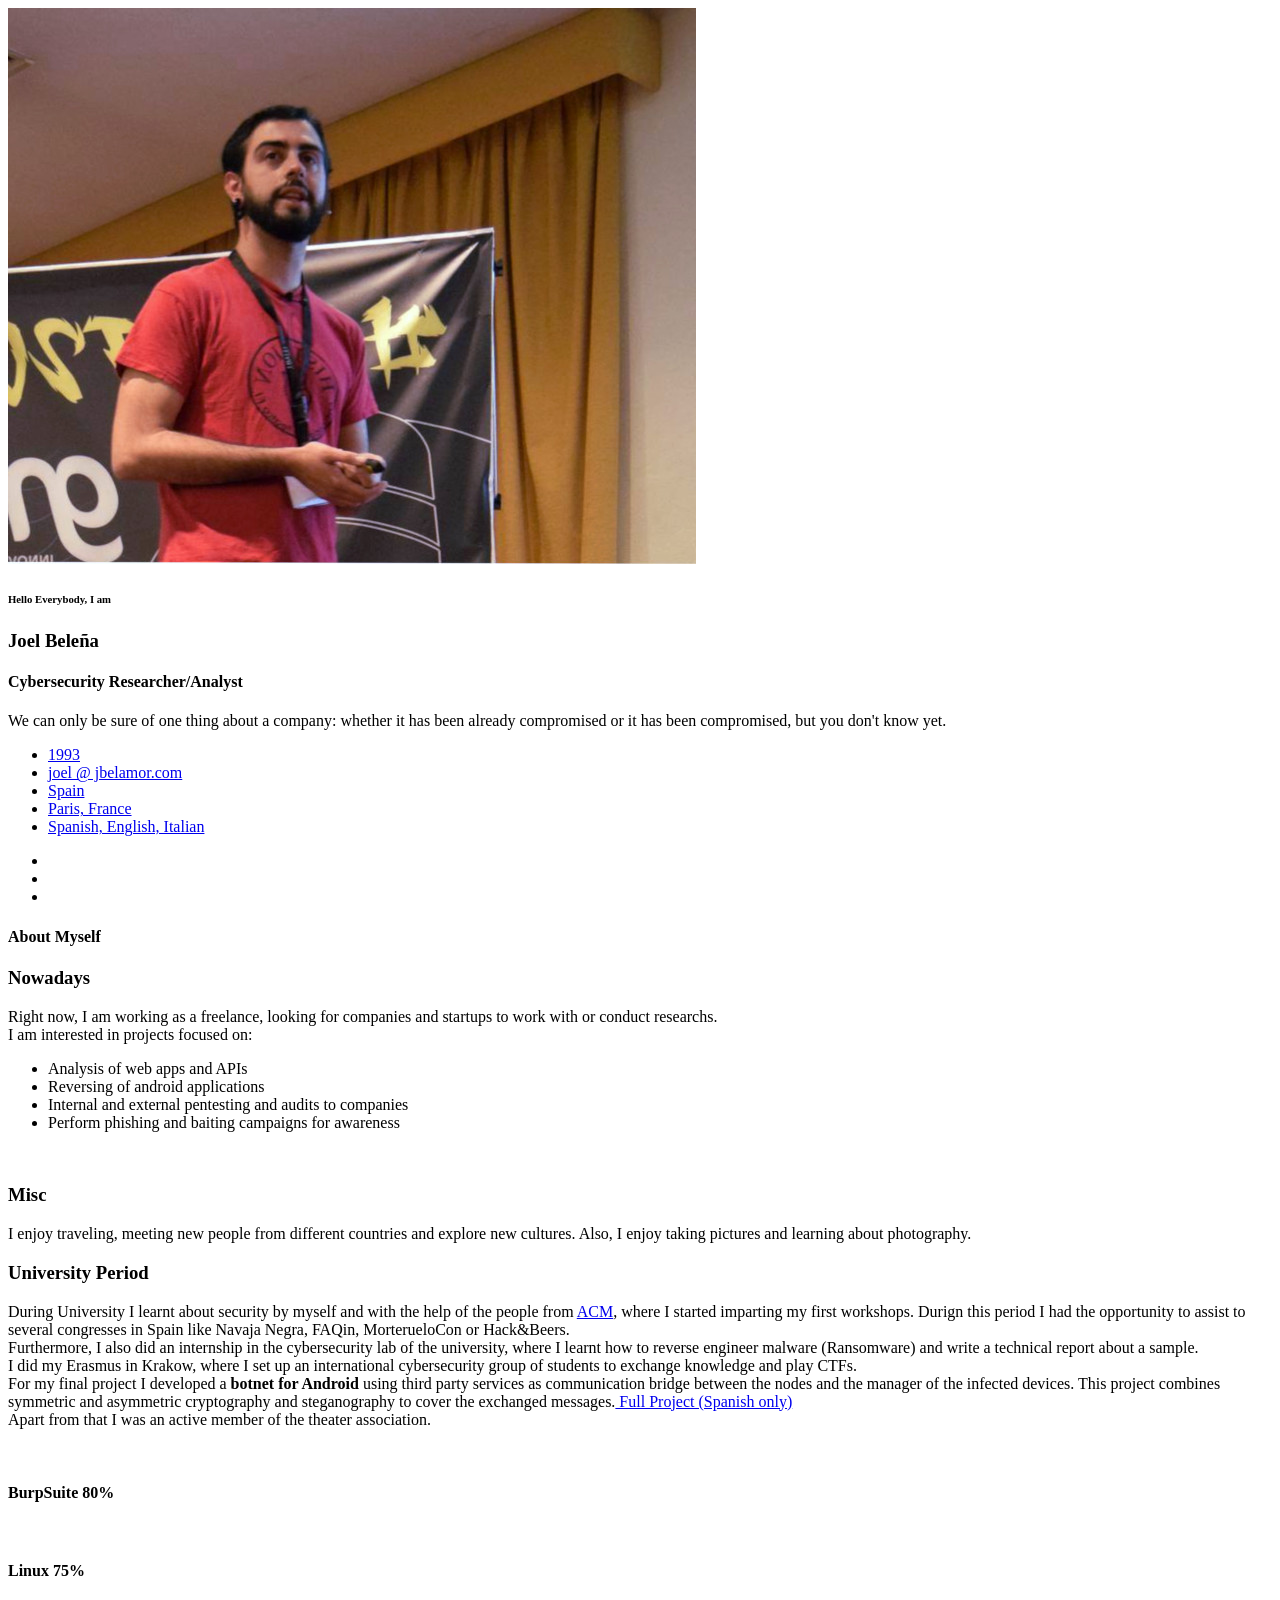
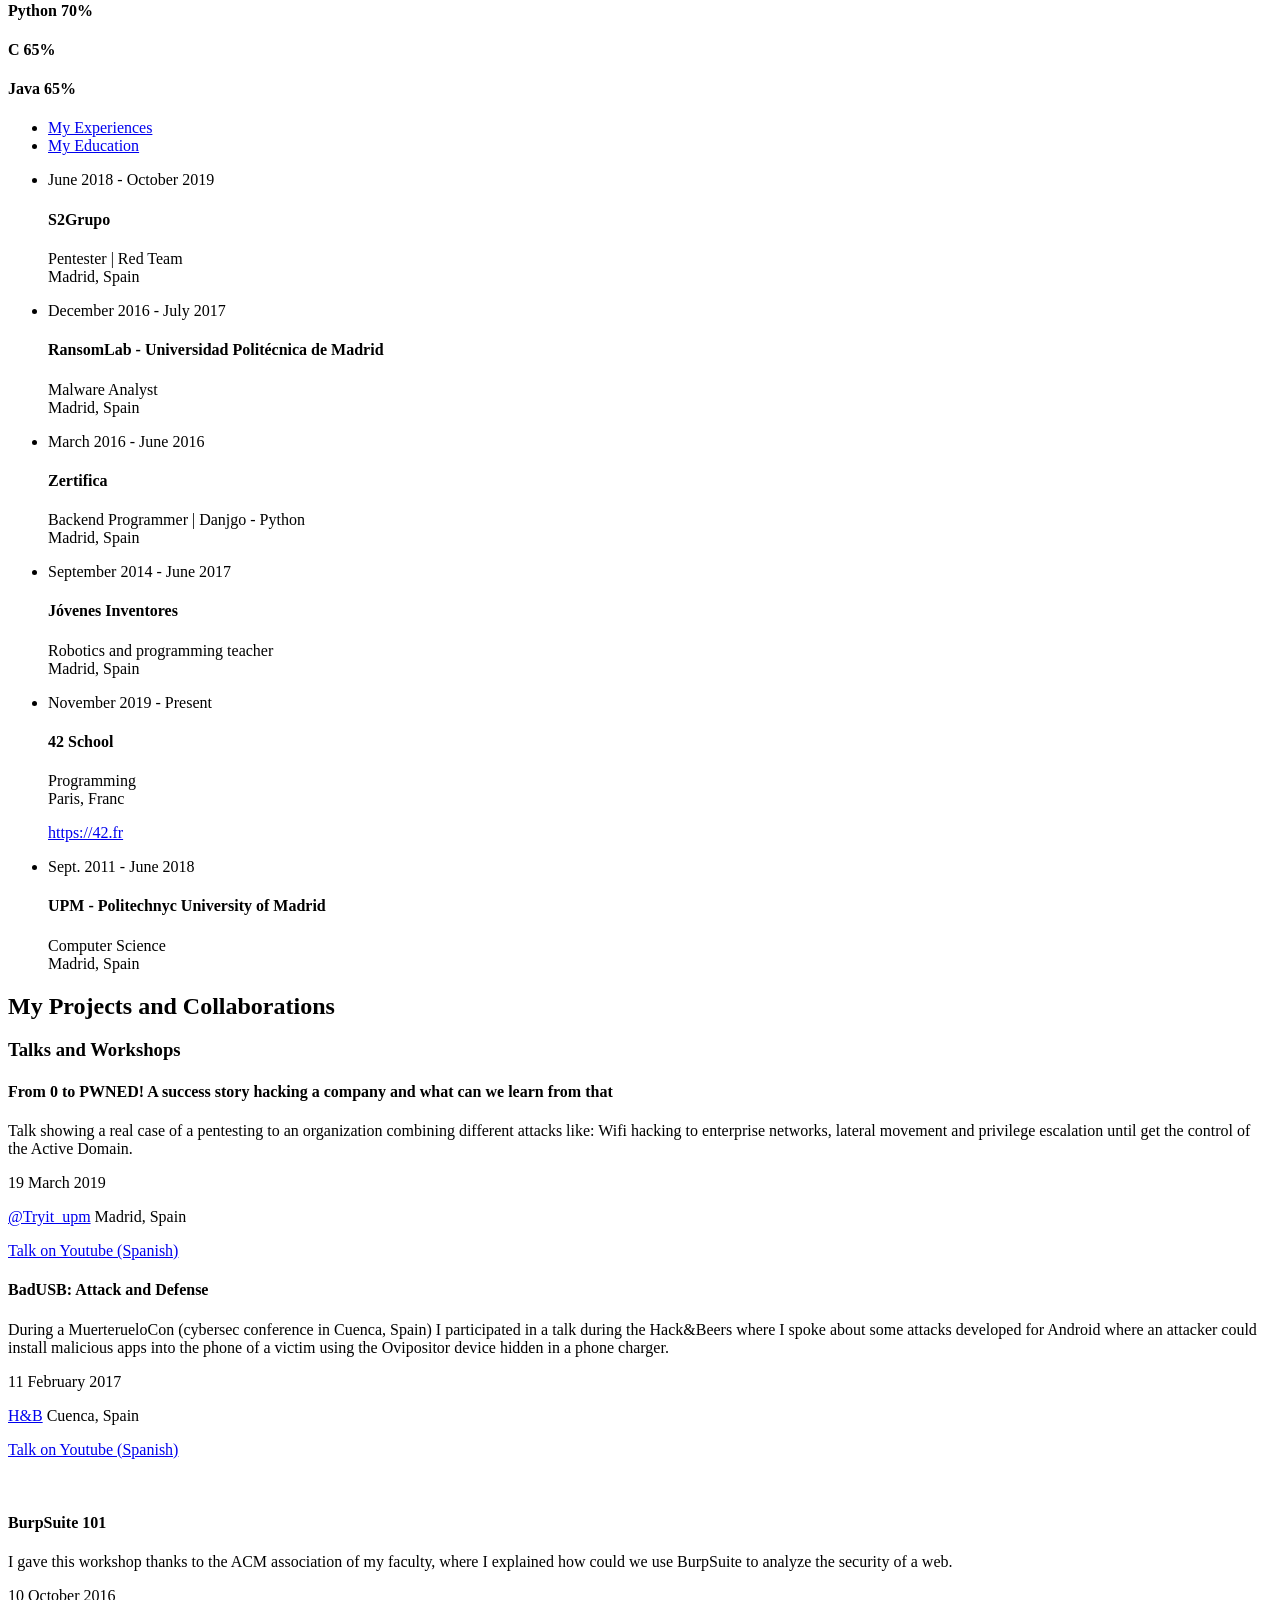
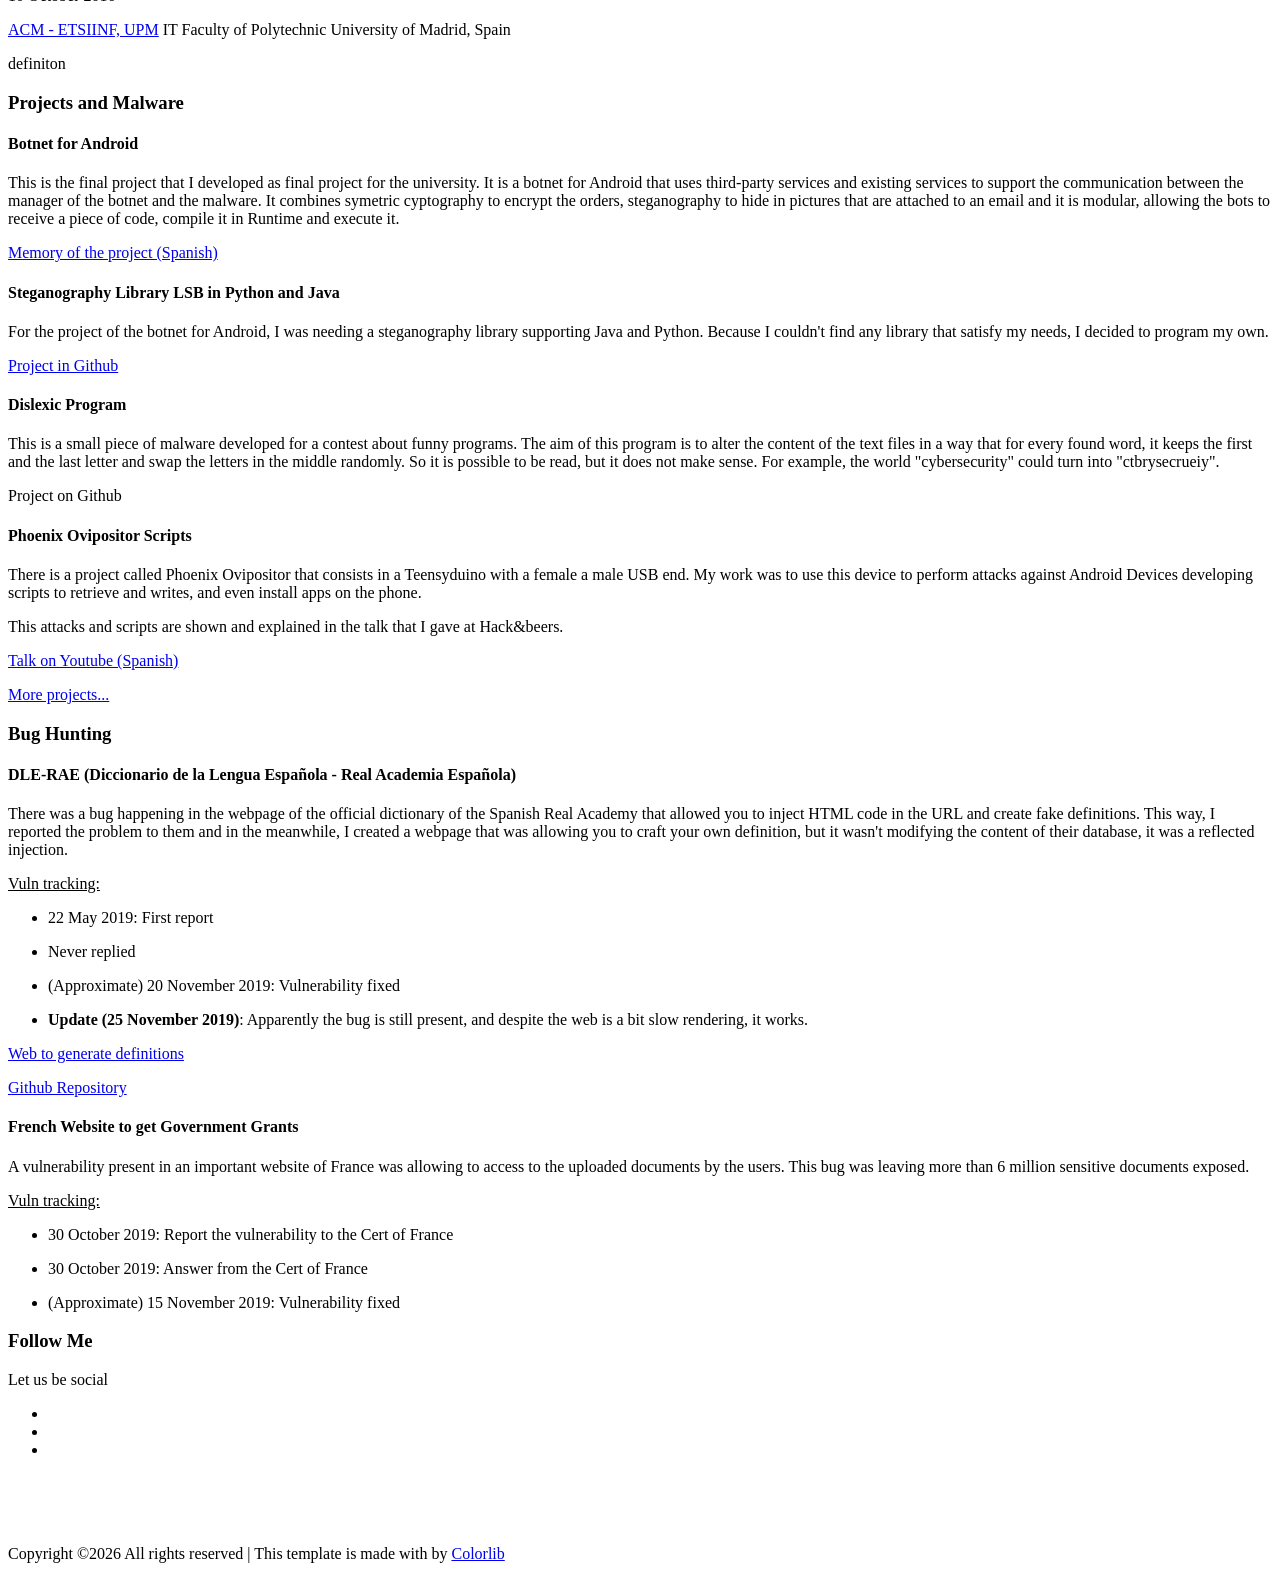
==== index.html @ 1d6e6197 "typos +" ====
<!doctype html>
<html lang="en">
  <head>
    <!-- Required meta tags -->
    <meta charset="utf-8">
    <meta name="viewport" content="width=device-width, initial-scale=1, shrink-to-fit=no">
    <title>Joel Beleña | Cybersecurity</title>
    <!-- Bootstrap CSS -->
    <link rel="stylesheet" href="css/bootstrap.css">
    <link rel="stylesheet" href="vendors/linericon/style.css">
    <link rel="stylesheet" href="css/font-awesome.min.css">
    <link rel="stylesheet" href="vendors/owl-carousel/owl.carousel.min.css">
    <link rel="stylesheet" href="vendors/lightbox/simpleLightbox.css">
    <link rel="stylesheet" href="vendors/nice-select/css/nice-select.css">
    <link rel="stylesheet" href="vendors/animate-css/animate.css">
    <link rel="stylesheet" href="vendors/popup/magnific-popup.css">
    <link rel="stylesheet" href="vendors/flaticon/flaticon.css">
    <!-- main css -->
    <link rel="stylesheet" href="css/style.css">
    <link rel="stylesheet" href="css/responsive.css">
  </head>
  <body>

    <!--================Home Banner Area =================-->
    <section class="home_banner_area">
      <div class="container box_1620">
        <div class="banner_inner d-flex align-items-center">
	  <div class="banner_content">
	    <div class="media">
	      <div class="d-flex">
		<img src="img/personal.jpg" alt="">
	      </div>
	      <div class="media-body">
		<div class="personal_text">
		  <h6>Hello Everybody, I am</h6>
		  <h3>Joel Beleña</h3>
		  <h4>Cybersecurity Researcher/Analyst</h4>
		  <p>We can only be sure of one thing about a company: whether it has been already compromised or it has been compromised, but you don't know yet.</p>
		  <ul class="list basic_info">
		    <li><a href="#"><i class="lnr lnr-calendar-full"></i>1993</a></li>
		    <li><a href="#"><i class="lnr lnr-envelope"></i>joel @ jbelamor.com</a></li>
		    <li><a href="#"><i class="lnr lnr-home"></i>Spain</a></li>
		    <li><a href="#"><i class="lnr lnr-map-marker"></i>Paris, France</a></li>
		    <li><a href="#"><i class="lnr lnr-bubble"></i>Spanish, English, Italian</a></li>
		  </ul>
		  <ul class="list personal_social">
		    
		    <li><a href="https://github.com/jbelamor"><i class="fa fa-github"></i></a></li>
		    <li><a href="https://twitter.com/Jow_BL"><i class="fa fa-twitter"></i></a></li>
		    <li><a href="https://www.linkedin.com/in/joelbelena/?locale=en_US"><i class="fa fa-linkedin"></i></a></li>
		  </ul>
		</div>
	      </div>
	    </div>
	  </div>
	</div>
      </div>
    </section>
    <!--================End Home Banner Area =================-->
    
    <!--================Welcome Area =================-->
    <section class="welcome_area p_120">
      <div class="container">
        <div class="row welcome_inner">
          <div class="col-lg-6">
            <div class="welcome_text">
              <h4>About Myself</h4>
	      <h3>Nowadays</h3>
	      <p>Right now, I am working as a freelance, looking for companies and startups to work with or conduct researchs.<br>I am interested in projects focused on:</p>
	      <ul>
		<li>Analysis of web apps and APIs</li>
		<li>Reversing of android applications</li>
		<li>Internal and external pentesting and audits to companies</li>
		<li>Perform phishing and baiting campaigns for awareness</li> 
	      </ul>
	      <br>
	      <h3>Misc</h3>
	      <p>I enjoy traveling, meeting new people from different countries and explore new cultures. Also, I enjoy taking pictures and learning about photography.</p>
	    </div>
	  </div>
	  <div class="col-lg-6">
	    <div class="welcome_text">
	      <h3>University Period</h3>
              <p>During University I learnt about security by myself and with the help of the people from <a href="https://acmupm.es/">ACM</a>, where I started imparting my first workshops. Durign this period I had the opportunity to assist to several congresses in Spain like Navaja Negra, FAQin, MorterueloCon or Hack&ampBeers.<br>Furthermore, I also did an internship in the cybersecurity lab of the university, where I learnt how to reverse engineer malware (Ransomware) and write a technical report about a sample.<br>I did my Erasmus in Krakow, where I set up an international cybersecurity group of students to exchange knowledge and play CTFs.<br>For my final project I developed a <b>botnet for Android</b> using third party services as communication bridge between the nodes and the manager of the infected devices. This project combines symmetric and asymmetric cryptography and steganography to cover the exchanged messages.<a href="http://oa.upm.es/53242/"> Full Project (Spanish only)</a><br>Apart from that I was an active member of the theater association.</p>
            </div>
          </div>
	</div>
	<div class="row welcome_inner">
          <div class="col-lg-6">
            <div class="tools_expert">
              <div class="skill_main">
		<br>
		<div class="skill_item">
		  <h4>BurpSuite <span class="counter">80</span>%</h4>
		  <div class="progress_br">
		    <div class="progress">
		      <div class="progress-bar" role="progressbar" aria-valuenow="80" aria-valuemin="0" aria-valuemax="100"></div>
		    </div>
		  </div>
		</div>
		<br>
		<div class="skill_item">
		  <h4>Linux <span class="counter">75</span>%</h4>
		  <div class="progress_br">
		    <div class="progress">
		      <div class="progress-bar" role="progressbar" aria-valuenow="70" aria-valuemin="0" aria-valuemax="100"></div>
		    </div>
		  </div>
		</div>
	      </div>
	    </div>
	  </div>
	  <div class="col-lg-6">
            <div class="tools_expert">
              <div class="skill_main">

		<div class="skill_item">
		  <h4>Python <span class="counter">70</span>%</h4>
		  <div class="progress_br">
		    <div class="progress">
		      <div class="progress-bar" role="progressbar" aria-valuenow="70" aria-valuemin="0" aria-valuemax="100"></div>
		    </div>
		  </div>
		</div>
		<div class="skill_item">
		  <h4>C <span class="counter">65</span>%</h4>
		  <div class="progress_br">
		    <div class="progress">
		      <div class="progress-bar" role="progressbar" aria-valuenow="65" aria-valuemin="0" aria-valuemax="100"></div>
		    </div>
		  </div>
		</div>
		<div class="skill_item">
		  <h4>Java <span class="counter">65</span>%</h4>
		  <div class="progress_br">
		    <div class="progress">
		      <div class="progress-bar" role="progressbar" aria-valuenow="65" aria-valuemin="0" aria-valuemax="100"></div>
		    </div>
		  </div>
		</div>
	      </div>
            </div>
          </div>
        </div>
      </div>
    </section>
    <!--================End Welcome Area =================-->
    
    <!--================My Tabs Area =================-->
    <section class="mytabs_area p_120">
      <div class="container">
        <div class="tabs_inner">
	  <ul class="nav nav-tabs" id="myTab" role="tablist">
	    <li class="nav-item">
	      <a class="nav-link active" id="home-tab" data-toggle="tab" href="#home" role="tab" aria-controls="home" aria-selected="true">My Experiences</a>
	    </li>
	    <li class="nav-item">
	      <a class="nav-link" id="profile-tab" data-toggle="tab" href="#profile" role="tab" aria-controls="profile" aria-selected="false">My Education</a>
	    </li>
	  </ul>
	  <div class="tab-content" id="myTabContent">
	    <div class="tab-pane fade show active" id="home" role="tabpanel" aria-labelledby="home-tab">
	      <ul class="list">
		<li>
		  <span></span>
		  <div class="media">
		    <div class="d-flex">
		      <p>June 2018 - October 2019</p>
		    </div>
		    <div class="media-body">
		      <h4>S2Grupo</h4>
		      <p>Pentester | Red Team <br />Madrid, Spain</p>
		    </div>
		  </div>
		</li>
		<li>
		  <span></span>
		  <div class="media">
		    <div class="d-flex">
		      <p>December 2016 - July 2017</p>
		    </div>
		    <div class="media-body">
		      <h4>RansomLab - Universidad Politécnica de Madrid</h4>
		      <p>Malware Analyst <br />Madrid, Spain</p>
		    </div>
		  </div>
		</li>
		<li>
		  <span></span>
		  <div class="media">
		    <div class="d-flex">
		      <p>March 2016 - June 2016</p>
		    </div>
		    <div class="media-body">
		      <h4>Zertifica</h4>
		      <p>Backend Programmer | Danjgo - Python <br />Madrid, Spain</p>
		    </div>
		  </div>
		</li>
		<li>
		  <span></span>
		  <div class="media">
		    <div class="d-flex">
		      <p>September 2014 - June 2017</p>
		    </div>
		    <div class="media-body">
		      <h4>Jóvenes Inventores</h4>
		      <p>Robotics and programming teacher <br />Madrid, Spain</p>
		    </div>
		  </div>
		</li>
	      </ul>
	    </div>
	    <div class="tab-pane fade" id="profile" role="tabpanel" aria-labelledby="profile-tab">
	      <ul class="list">
		<li>
		  <span></span>
		  <div class="media">
		    <div class="d-flex">
		      <p>November 2019 - Present</p>
		    </div>
		    <div class="media-body">
		      <h4>42 School</h4>
		      <p>Programming <br />Paris, Franc</p>
		      <p><a href="https://www.42.fr/">https://42.fr</a></p>
		    </div>
		  </div>
		</li>
		<li>
		  <span></span>
		  <div class="media">
		    <div class="d-flex">
		      <p>Sept. 2011 - June 2018</p>
		    </div>
		    <div class="media-body">
		      <h4>UPM - Politechnyc University of Madrid</h4>
		      <p>Computer Science <br />Madrid, Spain</p>
		    </div>
		  </div>
		</li>
	      </ul>
	    </div>
	  </div>
        </div>
      </div>
    </section>
    <!--================End My Tabs Area =================-->   
    
    <!--================Home Gallery Area =================-->
    <section class="home_gallery_area p_120">
      <div class="container">
        <div class="main_title">
          <h2>My Projects and Collaborations</h2>
        </div>
      </div>
      <div class="container">
	<div class="talk">
	  <h3>Talks and Workshops</h3>
	  <div class="talk section-top-border">
	    <div class="row">
	      <h4>From 0 to PWNED! A success story hacking a company and what can we learn from that</h4>
	      <div class="col-md-12">
		<p><span class="lnr lnr-bubble"></span> Talk showing a real case of a pentesting to an organization combining different attacks like: Wifi hacking to enterprise networks, lateral movement and privilege escalation until get the control of the Active Domain.</p>
		<p><span class="lnr lnr-calendar-full"></span> 19 March 2019</p>
		<p><span class="lnr lnr-map-marker"></span><a href="https://twitter.com/tryit_upm/"> @Tryit_upm</a> Madrid, Spain </p>
		<p><span class="lnr lnr-link"></span><a href="https://www.youtube.com/watch?v=6_1TndkhpNc"> Talk on Youtube (Spanish)</a></p>
	      </div>
	    </div>
	    <div class="row">
	      <h4>BadUSB: Attack and Defense</h4>
	      <div class="col-md-12">
		<p><span class="lnr lnr-bubble"></span> During a MuerterueloCon (cybersec conference in Cuenca, Spain) I participated in a talk during the Hack&amp;Beers where I spoke about some attacks developed for Android where an attacker could install malicious apps into the phone of a victim using the Ovipositor device hidden in a phone charger.</p>
		<p><span class="lnr lnr-calendar-full"></span> 11 February 2017</p>
		<p><span class="lnr lnr-map-marker"></span><a href="https://hackandbeers.es/">H&amp;B</a> Cuenca, Spain </p>
		<p><span class="lnr lnr-link"></span><a href="https://www.youtube.com/watch?v=RK53Vv_YCKs"> Talk on Youtube (Spanish)</a></p>
		<div class="col-md-4">
		  <a href="img/hnbbadusb.jpg" target="_blank" class="img-gal"><div class="single-gallery-image" style="background: url(img/hnbbadusb.jpg);"></div></a>
		</div>
	      </div>
	    </div>
	    <br>
	    <div class="row">
	      <h4>BurpSuite 101</h4>
	      <div class="col-md-12">
		<p><span class="lnr lnr-bubble"></span> I gave this workshop thanks to the ACM association of my faculty, where I explained how could we use BurpSuite to analyze the security of a web.</p>
		<p><span class="lnr lnr-calendar-full"></span> 10 October 2016</p>
		<p><span class="lnr lnr-map-marker"></span><a href="https://acmupm.es/">ACM - ETSIINF, UPM</a> IT Faculty of Polytechnic University of Madrid, Spain</p>
		<div class="row">
		  <div class="col-md-4">
		    <a href="img/burpsuite101_workshop_1.jpg" target="_blank" class="img-gal"><div class="single-gallery-image" style="background: url(img/burpsuite101_workshop_1.jpg);"></div></a>
		  </div>definiton
	      	  <div class="col-md-4">
		    <a href="img/burpsuite101_workshop_2.jpg" target="_blank" class="img-gal"><div class="single-gallery-image" style="background: url(img/burpsuite101_workshop_2.jpg);"></div></a>
		  </div>
		</div>
	      </div>
	    </div>
	  </div>
	    
	  <div class="project">
	    <h3>Projects and Malware</h3>
	    <div class="projects section-top-border">
	      <div class="row">
		<h4>Botnet for Android</h4>
		<div class="col-md-12">
		  <p><span class="lnr lnr-file-empty"></span> This is the final project that I developed as final project for the university. It is a botnet for Android that uses third-party services and existing services to support the communication between the manager of the botnet and the malware. It combines symetric cyptography to encrypt the orders, steganography to hide in pictures that are attached to an email and it is modular, allowing the bots to receive a piece of code, compile it in Runtime and execute it.</p>
		  <p><span class="lnr lnr-link"></span><a href="http://oa.upm.es/53242/"> Memory of the project (Spanish)</a></p>
		</div>
	      </div>
	      <div class="row">
		<h4>Steganography Library LSB in Python and Java</h4>
		<div class="col-md-12">
		  <p><span class="lnr lnr-file-empty"></span> For the project of the botnet for Android, I was needing a steganography library supporting Java and Python. Because I couldn't find any library that satisfy my needs, I decided to program my own.</p>
		  <p><span class="lnr lnr-link"></span><a href="https://github.com/jbelamor/LSB-Steganography"> Project in Github</a></p>
		</div>
	      </div>
	      <div class="row">
		<h4>Dislexic Program</h4>
		<div class="col-md-12">
		  <p><span class="lnr lnr-file-empty"></span> This is a small piece of malware developed for a contest about funny programs. The aim of this program is to alter the content of the text files in a way that for every found word, it keeps the first and the last letter and swap the letters in the middle randomly. So it is possible to be read, but it does not make sense. For example, the world "cybersecurity" could turn into "ctbrysecrueiy".</p>
		  <p><span class="lnr lnr-link"></span><a href="https://github.com/jbelamor/dislexic-program"> </a>Project on Github</p>
		</div>
	      </div>
	      <div class="row">
		<h4>Phoenix Ovipositor Scripts</h4>
		<div class="col-md-12">
		  <p><span class="lnr lnr-bubble"></span> There is a project called Phoenix Ovipositor that consists in a Teensyduino with a female a male USB end. My work was to use this device to perform attacks against Android Devices developing scripts to retrieve and writes, and even install apps on the phone.</p>
		  <p>This attacks and scripts are shown and explained in the talk that I gave at Hack&amp;beers.</p>
		  <p><span class="lnr lnr-link"></span><a href="https://www.youtube.com/watch?v=RK53Vv_YCKs"> Talk on Youtube (Spanish)</a></p>
		</div>
	      </div>
	      <div class="row">
		<a href="https://github.com/jbelamor">More projects...</a>
	      </div>
	    </div>
	  </div>
	  <div class="bounty">
	    <h3>Bug Hunting</h3>	
	    <div class="bugs section-top-border">
	      <div class="row">
		<h4>DLE-RAE (Diccionario de la Lengua Española - Real Academia Española)</h4>
		<div class="col-md-12">
		  <p><span class="lnr lnr-bug"></span> There was a bug happening in the webpage of the official dictionary of the Spanish Real Academy that allowed you to inject HTML code in the URL and create fake definitions. This way, I reported the problem to them and in the meanwhile, I created a webpage that was allowing you to craft your own definition, but it wasn't modifying the content of their database, it was a reflected injection.</p>
		  <p><u>Vuln tracking:</u></p>
		  <ul>
		    <li><p>22 May 2019: First report</p></li>
		    <li><p>Never replied</p></li>
		    <li><p>(Approximate) 20 November 2019: Vulnerability fixed</p></li>
		    <li><p><b>Update (25 November 2019)</b>: Apparently the bug is still present, and despite the web is a bit slow rendering, it works.</p></li>
		  </ul>
		  <p><span class="lnr lnr-link"></span><a href="http://jbelamor.com/dlerae"> Web to generate definitions</a></p>
		  <p><i class="fa fa-github"></i><a href="https://github.com/jbelamor/dlerae"> Github Repository</a></p>
		</div>
	      </div>
	      <div class="row">
		<h4>French Website to get Government Grants</h4>
		<div class="col-md-12">
		  <p><span class="lnr lnr-bug"></span> A vulnerability present in an important website of France was allowing to access to the uploaded documents by the users. This bug was leaving more than 6 million sensitive documents exposed.</p>
		  <p><u>Vuln tracking:</u></p>
		  <ul>
		    <li><p>30 October 2019: Report the vulnerability to the Cert of France</p></li>
		    <li><p>30 October 2019: Answer from the Cert of France</p></li>
		    <li><p>(Approximate) 15 November 2019: Vulnerability fixed</p></li>
		  </ul>
		</div>
	      </div>
	    </div>
	  </div>
	</div>	
      </div>
    </section>
    <!--================End Home Gallery Area =================-->
    
    <!--================Footer Area =================-->
    <footer class="footer_area p_120">
      <div class="container">
        <div class="row footer_inner">
          <div class="col-lg-6">
            <aside class="f_widget social_widget">
              <div class="f_title">
        	<h3>Follow Me</h3>
              </div>
              <p>Let us be social</p>
              <ul class="list">
		<li><a href="https://github.com/jbelamor"><i class="fa fa-github"></i></a></li>
		<li><a href="https://twitter.com/Jow_BL"><i class="fa fa-twitter"></i></a></li>
		<li><a href="https://www.linkedin.com/in/joelbelena/?locale=en_US"><i class="fa fa-linkedin"></i></a></li>
              </ul>
            </aside>
	    <br><br><br>
	    <p>Copyright &copy;<script>document.write(new Date().getFullYear());</script> All rights reserved | This template is made with <i class="fa fa-heart-o" aria-hidden="true"></i> by <a href="https://colorlib.com" target="_blank">Colorlib</a></p>
          </div>
      </div>
    </footer>
    <!--================End Footer Area =================-->
    
    <!-- Optional JavaScript -->
    <!-- jQuery first, then Popper.js, then Bootstrap JS -->
    <script src="js/jquery-3.3.1.min.js"></script>
    <script src="js/popper.js"></script>
    <script src="js/bootstrap.min.js"></script>
    <script src="js/stellar.js"></script>
    <script src="vendors/lightbox/simpleLightbox.min.js"></script>
    <script src="vendors/nice-select/js/jquery.nice-select.min.js"></script>
    <script src="vendors/isotope/imagesloaded.pkgd.min.js"></script>
    <script src="vendors/isotope/isotope.pkgd.min.js"></script>
    <script src="vendors/owl-carousel/owl.carousel.min.js"></script>
    <script src="vendors/popup/jquery.magnific-popup.min.js"></script>
    <script src="js/jquery.ajaxchimp.min.js"></script>
    <script src="vendors/counter-up/jquery.waypoints.min.js"></script>
    <script src="vendors/counter-up/jquery.counterup.min.js"></script>
    <script src="js/mail-script.js"></script>
    <script src="js/theme.js"></script>
  </body>
</html>
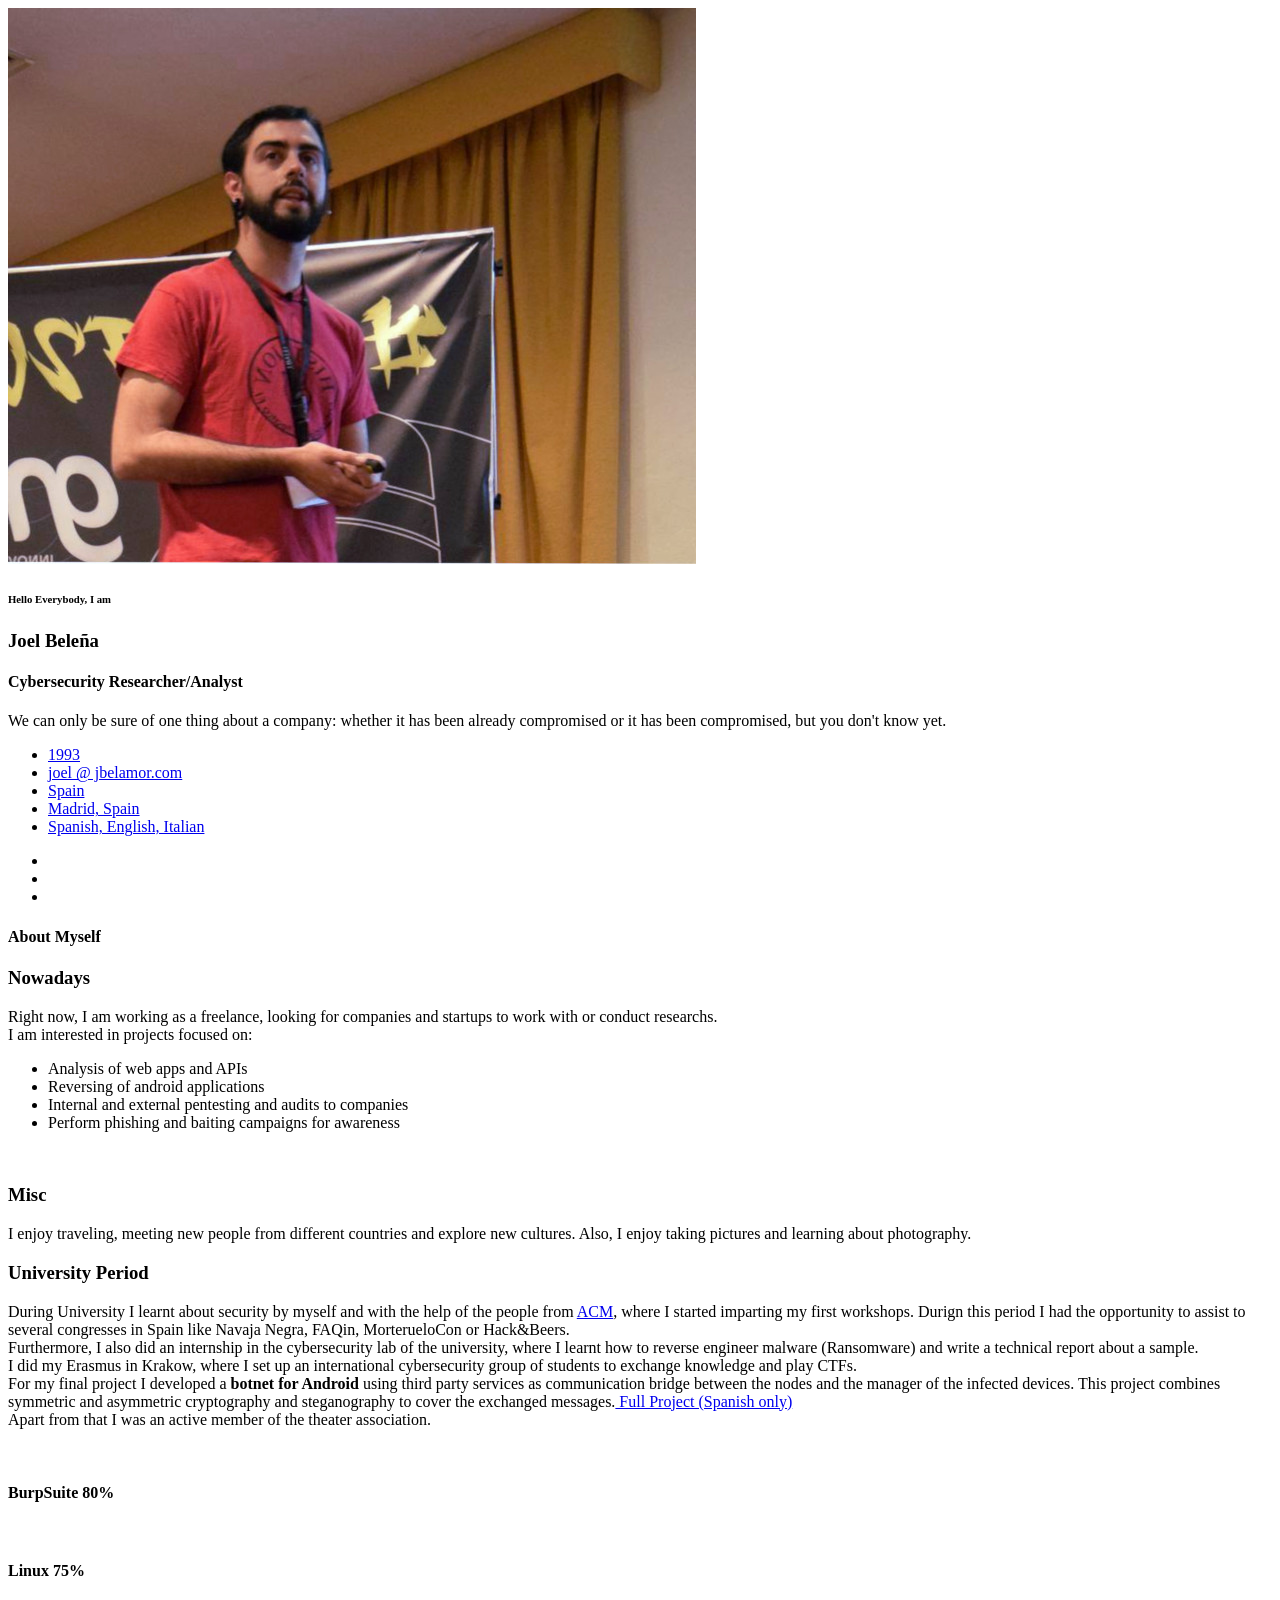
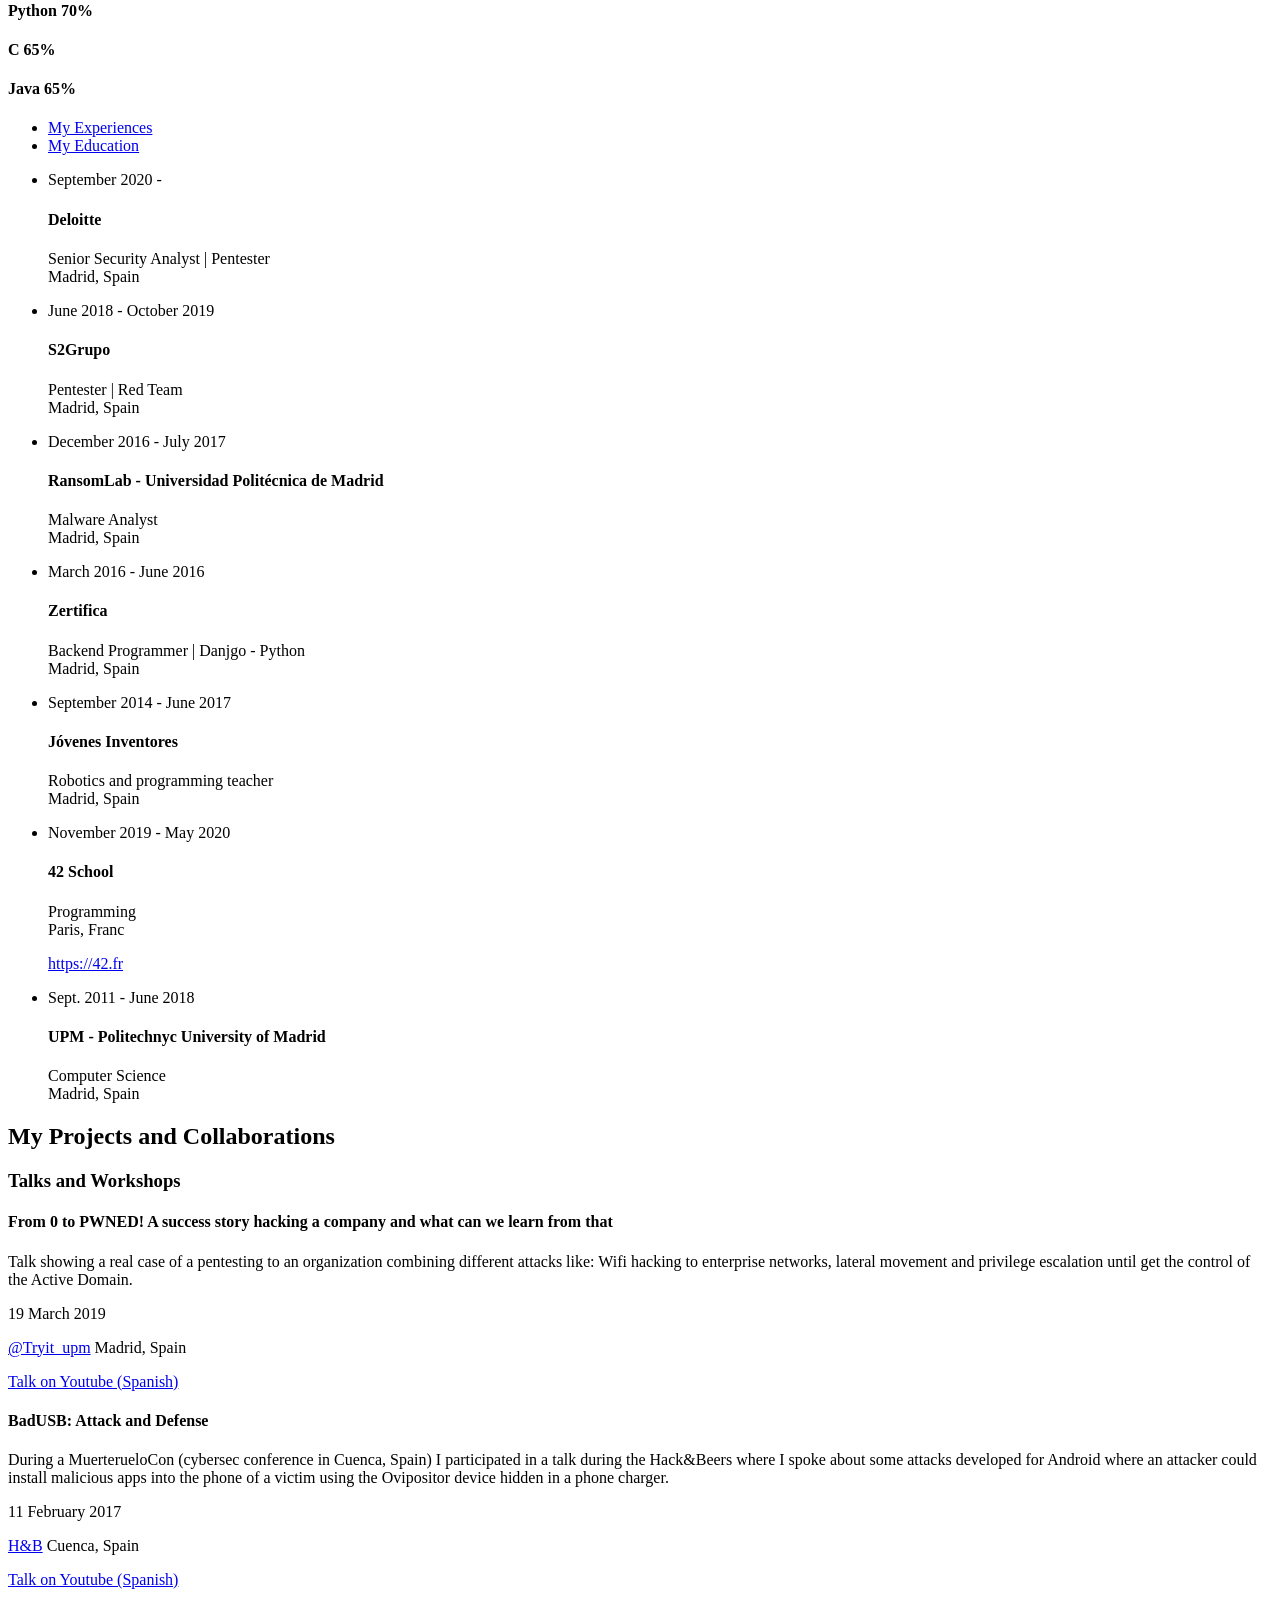
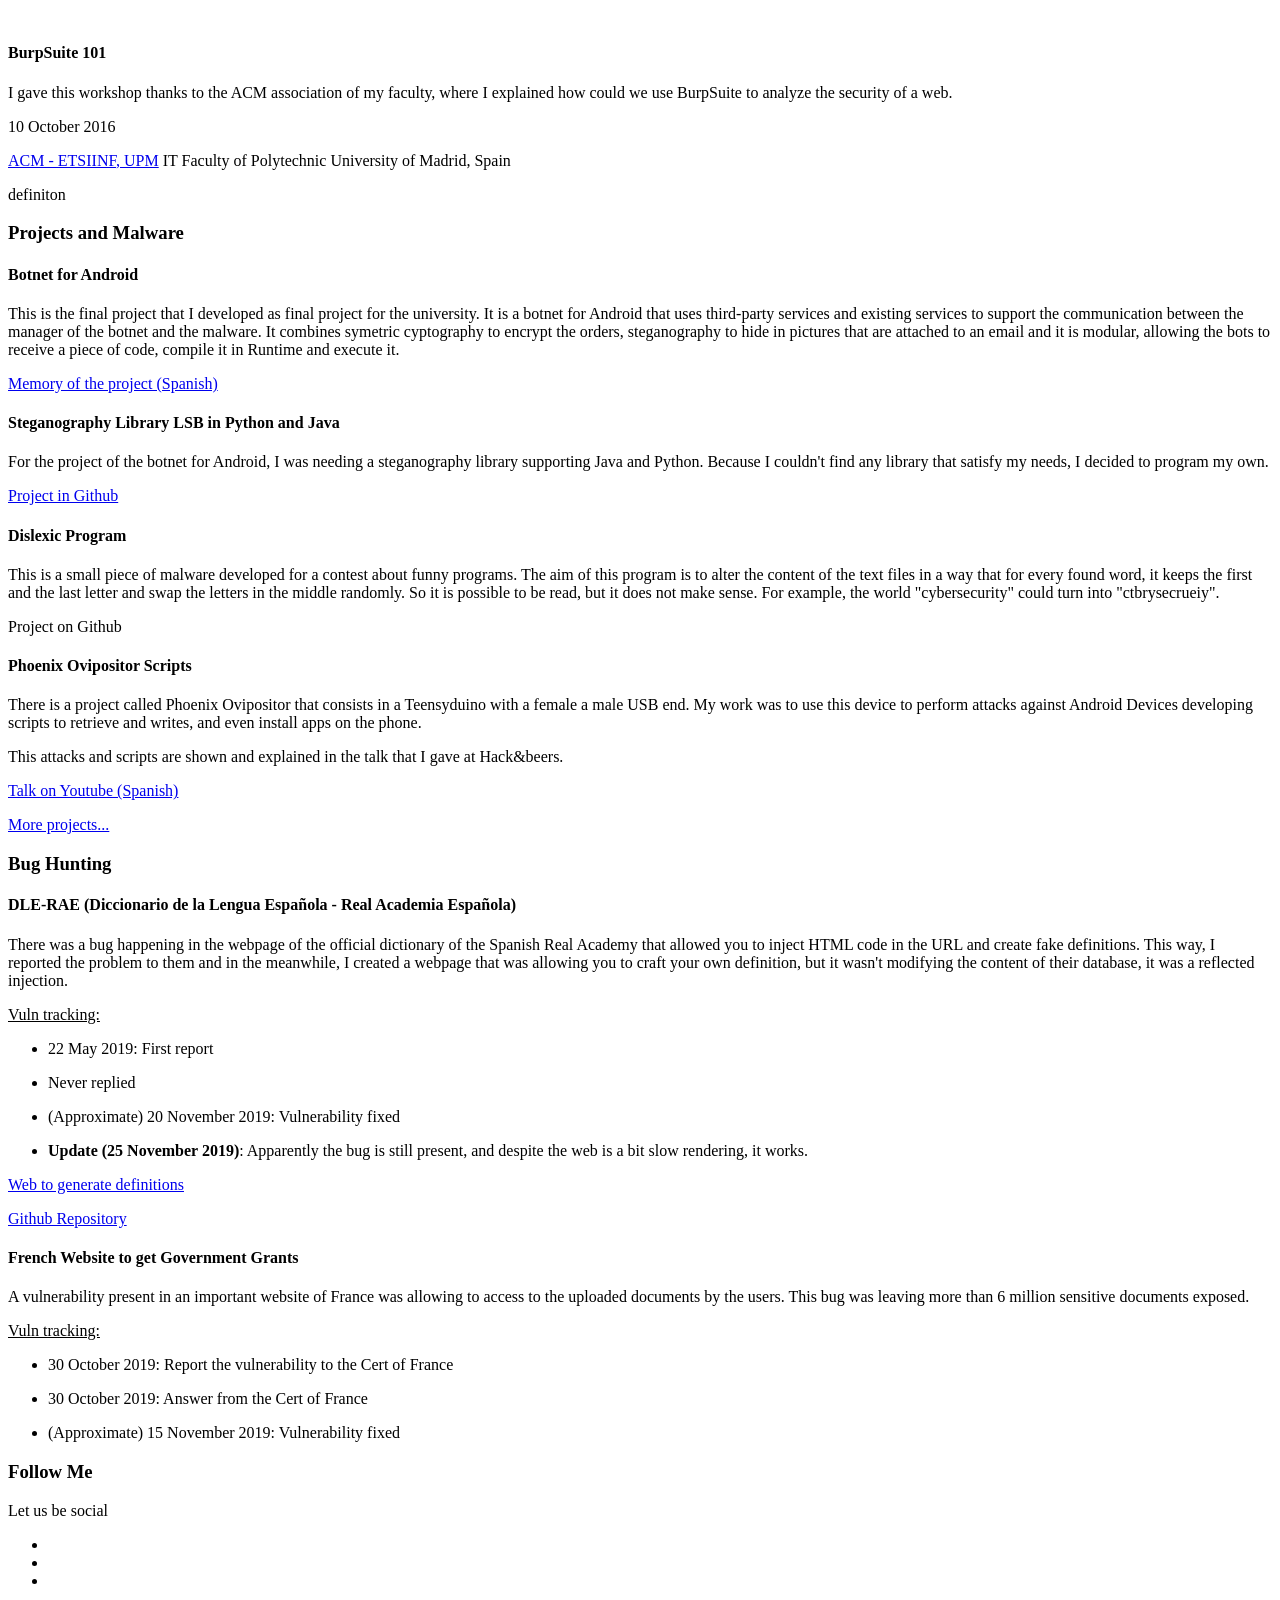
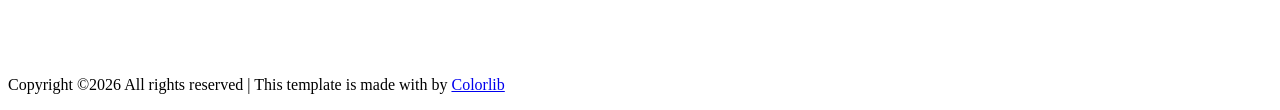
==== commit 7f48d7c8: "update" ====
--- a/index.html
+++ b/index.html
@@ -1,4 +1,3 @@
-
 <!doctype html>
 <html lang="en">
   <head>
@@ -19,6 +18,16 @@
     <!-- main css -->
     <link rel="stylesheet" href="css/style.css">
     <link rel="stylesheet" href="css/responsive.css">
+
+    <!-- Global site tag (gtag.js) - Google Analytics -->
+    <script async src="https://www.googletagmanager.com/gtag/js?id=UA-153339465-1"></script>
+    <script>
+      window.dataLayer = window.dataLayer || [];
+      function gtag(){dataLayer.push(arguments);}
+      gtag('js', new Date());
+      gtag('config', 'UA-153339465-1');
+    </script>
+    
   </head>
   <body>
 
@@ -41,7 +50,7 @@
 		    <li><a href="#"><i class="lnr lnr-calendar-full"></i>1993</a></li>
 		    <li><a href="#"><i class="lnr lnr-envelope"></i>joel @ jbelamor.com</a></li>
 		    <li><a href="#"><i class="lnr lnr-home"></i>Spain</a></li>
-		    <li><a href="#"><i class="lnr lnr-map-marker"></i>Paris, France</a></li>
+		    <li><a href="#"><i class="lnr lnr-map-marker"></i>Madrid, Spain</a></li>
 		    <li><a href="#"><i class="lnr lnr-bubble"></i>Spanish, English, Italian</a></li>
 		  </ul>
 		  <ul class="list personal_social">
@@ -162,7 +171,19 @@
 	  <div class="tab-content" id="myTabContent">
 	    <div class="tab-pane fade show active" id="home" role="tabpanel" aria-labelledby="home-tab">
 	      <ul class="list">
-		<li>
+			<li>
+		  <span></span>
+		  <div class="media">
+		    <div class="d-flex">
+		      <p>September 2020 - </p>
+		    </div>
+		    <div class="media-body">
+		      <h4>Deloitte</h4>
+		      <p>Senior Security Analyst | Pentester <br />Madrid, Spain</p>
+		    </div>
+		  </div>
+			</li>
+			<li>
 		  <span></span>
 		  <div class="media">
 		    <div class="d-flex">
@@ -218,7 +239,7 @@
 		  <span></span>
 		  <div class="media">
 		    <div class="d-flex">
-		      <p>November 2019 - Present</p>
+		      <p>November 2019 - May 2020</p>
 		    </div>
 		    <div class="media-body">
 		      <h4>42 School</h4>
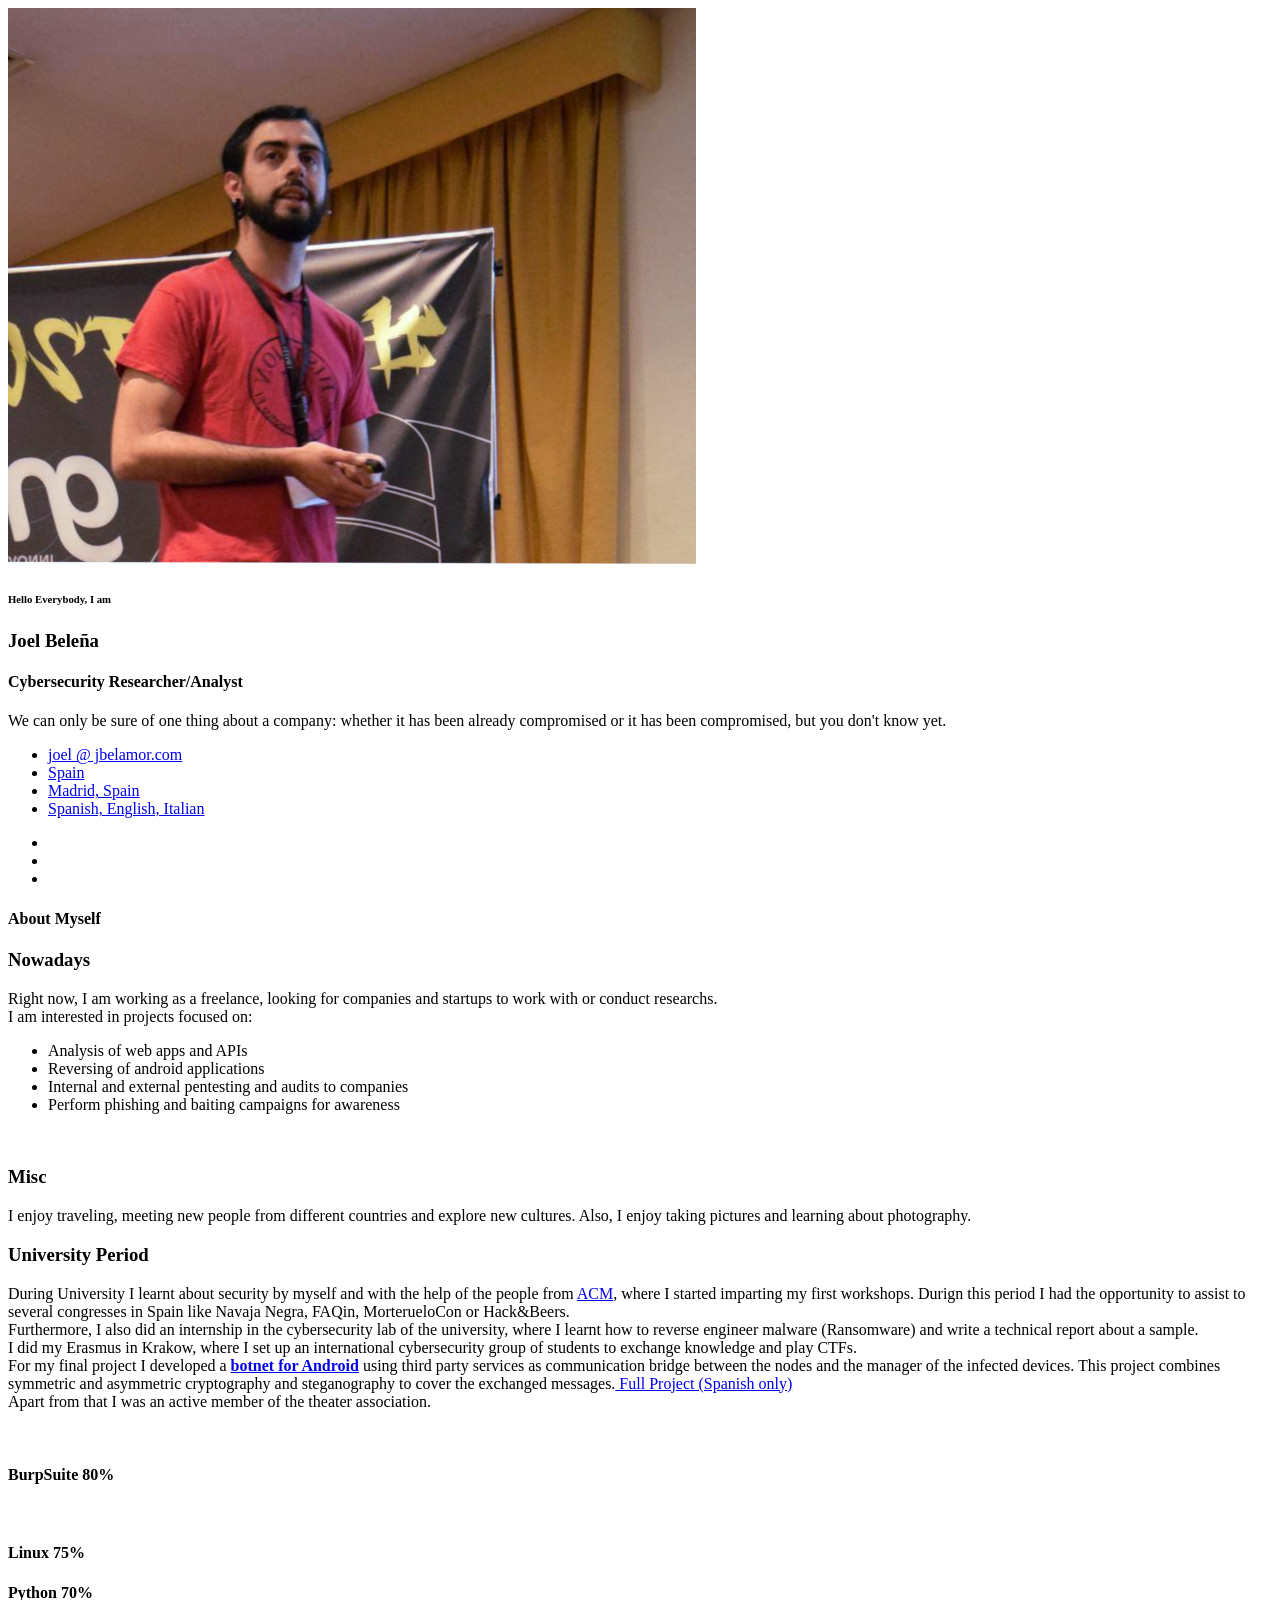
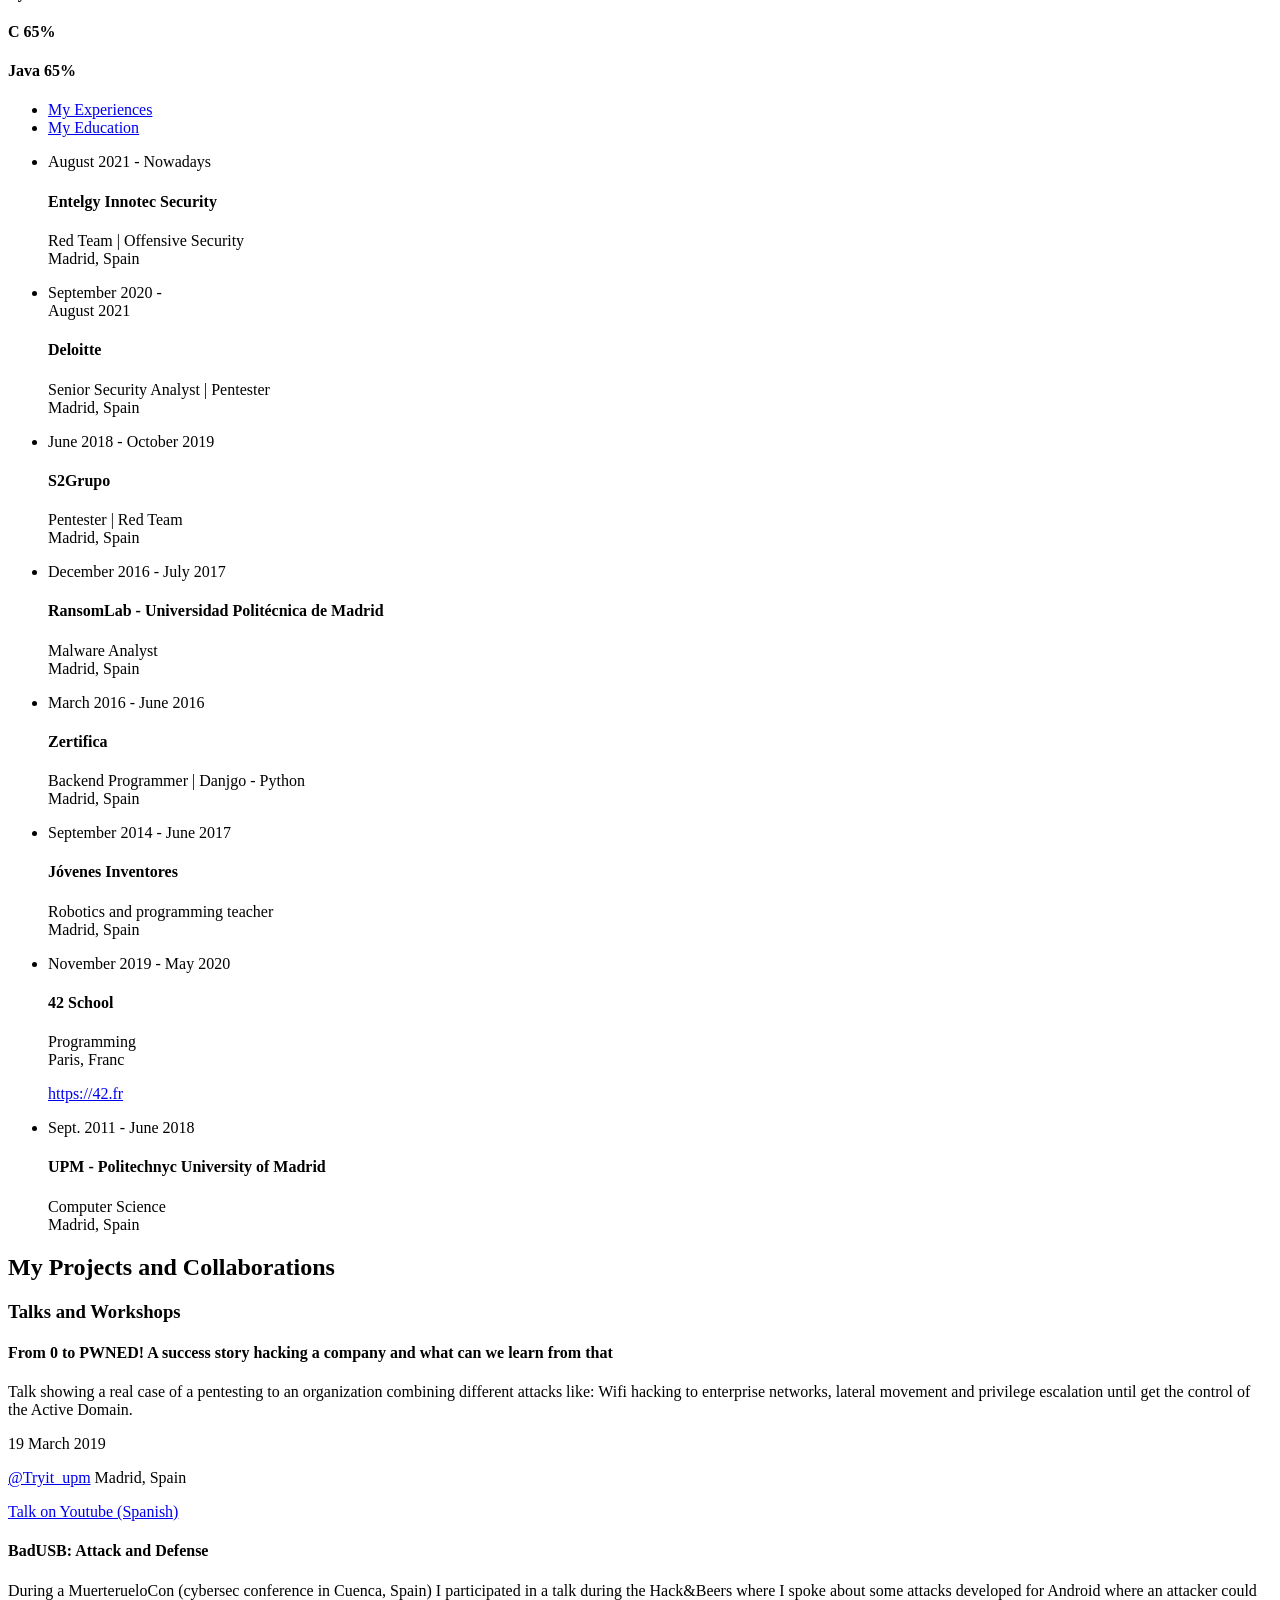
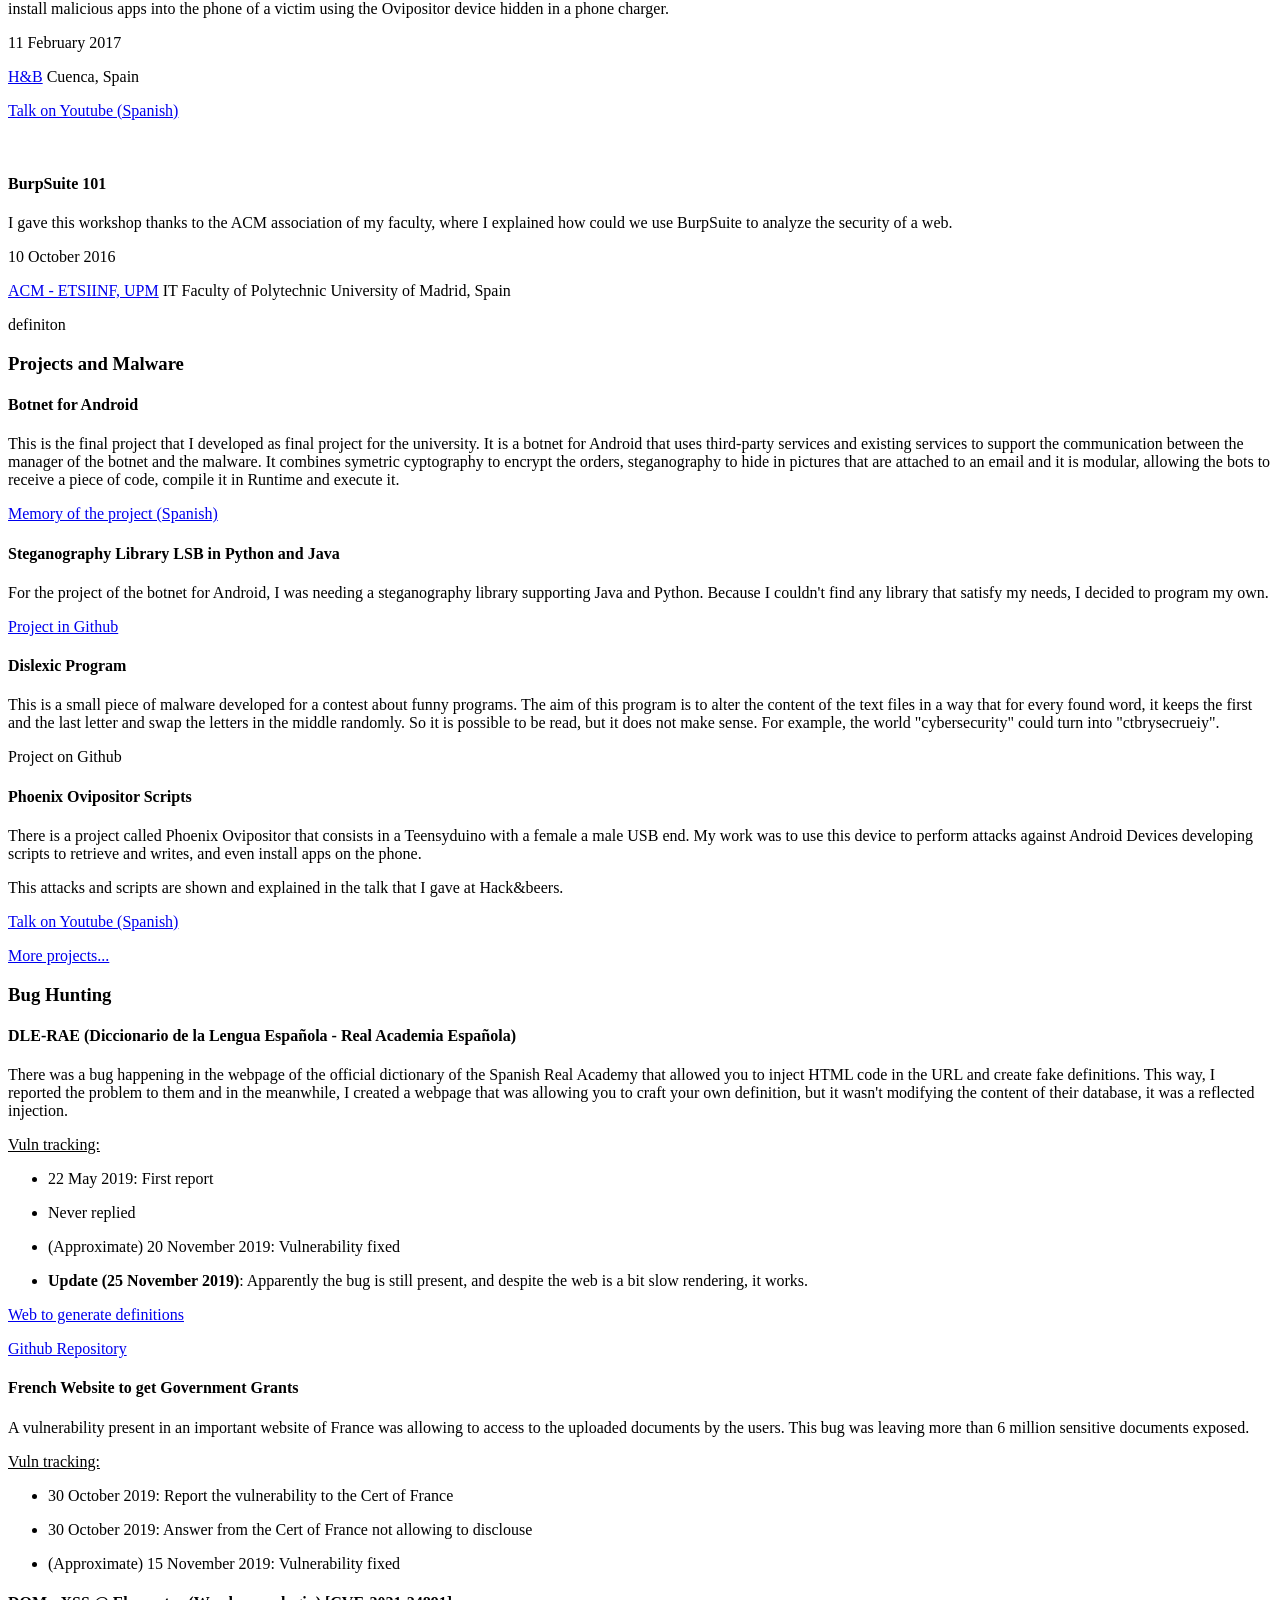
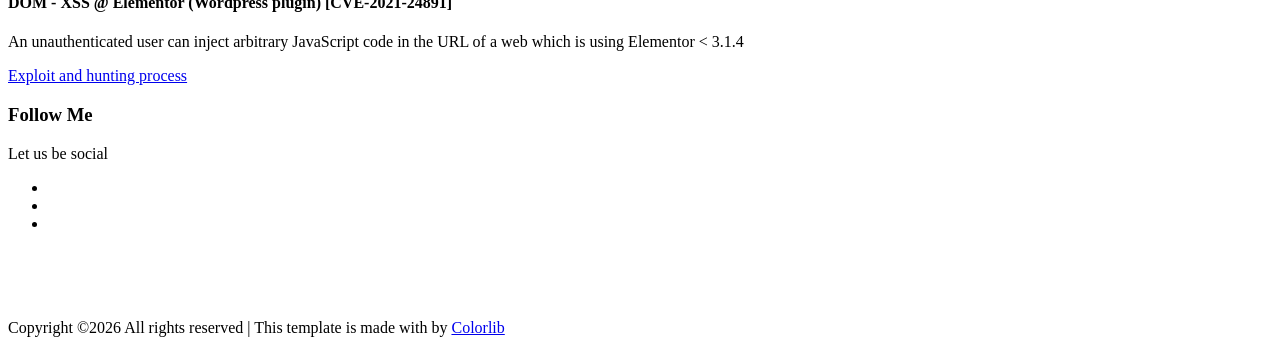
==== commit 1220e90e: "update links and cve from vuln" ====
--- a/index.html
+++ b/index.html
@@ -1,437 +1,459 @@
 <!doctype html>
-<html lang="en">
-  <head>
-    <!-- Required meta tags -->
-    <meta charset="utf-8">
-    <meta name="viewport" content="width=device-width, initial-scale=1, shrink-to-fit=no">
-    <title>Joel Beleña | Cybersecurity</title>
-    <!-- Bootstrap CSS -->
-    <link rel="stylesheet" href="css/bootstrap.css">
-    <link rel="stylesheet" href="vendors/linericon/style.css">
-    <link rel="stylesheet" href="css/font-awesome.min.css">
-    <link rel="stylesheet" href="vendors/owl-carousel/owl.carousel.min.css">
-    <link rel="stylesheet" href="vendors/lightbox/simpleLightbox.css">
-    <link rel="stylesheet" href="vendors/nice-select/css/nice-select.css">
-    <link rel="stylesheet" href="vendors/animate-css/animate.css">
-    <link rel="stylesheet" href="vendors/popup/magnific-popup.css">
-    <link rel="stylesheet" href="vendors/flaticon/flaticon.css">
-    <!-- main css -->
-    <link rel="stylesheet" href="css/style.css">
-    <link rel="stylesheet" href="css/responsive.css">
-
-    <!-- Global site tag (gtag.js) - Google Analytics -->
-    <script async src="https://www.googletagmanager.com/gtag/js?id=UA-153339465-1"></script>
-    <script>
-      window.dataLayer = window.dataLayer || [];
-      function gtag(){dataLayer.push(arguments);}
-      gtag('js', new Date());
-      gtag('config', 'UA-153339465-1');
-    </script>
-    
-  </head>
-  <body>
-
-    <!--================Home Banner Area =================-->
-    <section class="home_banner_area">
-      <div class="container box_1620">
-        <div class="banner_inner d-flex align-items-center">
-	  <div class="banner_content">
-	    <div class="media">
-	      <div class="d-flex">
-		<img src="img/personal.jpg" alt="">
-	      </div>
-	      <div class="media-body">
-		<div class="personal_text">
-		  <h6>Hello Everybody, I am</h6>
-		  <h3>Joel Beleña</h3>
-		  <h4>Cybersecurity Researcher/Analyst</h4>
-		  <p>We can only be sure of one thing about a company: whether it has been already compromised or it has been compromised, but you don't know yet.</p>
-		  <ul class="list basic_info">
-		    <li><a href="#"><i class="lnr lnr-calendar-full"></i>1993</a></li>
-		    <li><a href="#"><i class="lnr lnr-envelope"></i>joel @ jbelamor.com</a></li>
-		    <li><a href="#"><i class="lnr lnr-home"></i>Spain</a></li>
-		    <li><a href="#"><i class="lnr lnr-map-marker"></i>Madrid, Spain</a></li>
-		    <li><a href="#"><i class="lnr lnr-bubble"></i>Spanish, English, Italian</a></li>
-		  </ul>
-		  <ul class="list personal_social">
-		    
-		    <li><a href="https://github.com/jbelamor"><i class="fa fa-github"></i></a></li>
-		    <li><a href="https://twitter.com/Jow_BL"><i class="fa fa-twitter"></i></a></li>
-		    <li><a href="https://www.linkedin.com/in/joelbelena/?locale=en_US"><i class="fa fa-linkedin"></i></a></li>
-		  </ul>
-		</div>
-	      </div>
-	    </div>
-	  </div>
-	</div>
-      </div>
-    </section>
-    <!--================End Home Banner Area =================-->
-    
-    <!--================Welcome Area =================-->
-    <section class="welcome_area p_120">
-      <div class="container">
-        <div class="row welcome_inner">
-          <div class="col-lg-6">
-            <div class="welcome_text">
-              <h4>About Myself</h4>
-	      <h3>Nowadays</h3>
-	      <p>Right now, I am working as a freelance, looking for companies and startups to work with or conduct researchs.<br>I am interested in projects focused on:</p>
-	      <ul>
-		<li>Analysis of web apps and APIs</li>
-		<li>Reversing of android applications</li>
-		<li>Internal and external pentesting and audits to companies</li>
-		<li>Perform phishing and baiting campaigns for awareness</li> 
-	      </ul>
-	      <br>
-	      <h3>Misc</h3>
-	      <p>I enjoy traveling, meeting new people from different countries and explore new cultures. Also, I enjoy taking pictures and learning about photography.</p>
-	    </div>
-	  </div>
-	  <div class="col-lg-6">
-	    <div class="welcome_text">
-	      <h3>University Period</h3>
-              <p>During University I learnt about security by myself and with the help of the people from <a href="https://acmupm.es/">ACM</a>, where I started imparting my first workshops. Durign this period I had the opportunity to assist to several congresses in Spain like Navaja Negra, FAQin, MorterueloCon or Hack&ampBeers.<br>Furthermore, I also did an internship in the cybersecurity lab of the university, where I learnt how to reverse engineer malware (Ransomware) and write a technical report about a sample.<br>I did my Erasmus in Krakow, where I set up an international cybersecurity group of students to exchange knowledge and play CTFs.<br>For my final project I developed a <b>botnet for Android</b> using third party services as communication bridge between the nodes and the manager of the infected devices. This project combines symmetric and asymmetric cryptography and steganography to cover the exchanged messages.<a href="http://oa.upm.es/53242/"> Full Project (Spanish only)</a><br>Apart from that I was an active member of the theater association.</p>
-            </div>
-          </div>
-	</div>
-	<div class="row welcome_inner">
-          <div class="col-lg-6">
-            <div class="tools_expert">
-              <div class="skill_main">
-		<br>
-		<div class="skill_item">
-		  <h4>BurpSuite <span class="counter">80</span>%</h4>
-		  <div class="progress_br">
-		    <div class="progress">
-		      <div class="progress-bar" role="progressbar" aria-valuenow="80" aria-valuemin="0" aria-valuemax="100"></div>
-		    </div>
-		  </div>
-		</div>
-		<br>
-		<div class="skill_item">
-		  <h4>Linux <span class="counter">75</span>%</h4>
-		  <div class="progress_br">
-		    <div class="progress">
-		      <div class="progress-bar" role="progressbar" aria-valuenow="70" aria-valuemin="0" aria-valuemax="100"></div>
-		    </div>
-		  </div>
-		</div>
-	      </div>
-	    </div>
-	  </div>
-	  <div class="col-lg-6">
-            <div class="tools_expert">
-              <div class="skill_main">
-
-		<div class="skill_item">
-		  <h4>Python <span class="counter">70</span>%</h4>
-		  <div class="progress_br">
-		    <div class="progress">
-		      <div class="progress-bar" role="progressbar" aria-valuenow="70" aria-valuemin="0" aria-valuemax="100"></div>
-		    </div>
-		  </div>
-		</div>
-		<div class="skill_item">
-		  <h4>C <span class="counter">65</span>%</h4>
-		  <div class="progress_br">
-		    <div class="progress">
-		      <div class="progress-bar" role="progressbar" aria-valuenow="65" aria-valuemin="0" aria-valuemax="100"></div>
-		    </div>
-		  </div>
-		</div>
-		<div class="skill_item">
-		  <h4>Java <span class="counter">65</span>%</h4>
-		  <div class="progress_br">
-		    <div class="progress">
-		      <div class="progress-bar" role="progressbar" aria-valuenow="65" aria-valuemin="0" aria-valuemax="100"></div>
-		    </div>
-		  </div>
-		</div>
-	      </div>
-            </div>
-          </div>
-        </div>
-      </div>
-    </section>
-    <!--================End Welcome Area =================-->
-    
-    <!--================My Tabs Area =================-->
-    <section class="mytabs_area p_120">
-      <div class="container">
-        <div class="tabs_inner">
-	  <ul class="nav nav-tabs" id="myTab" role="tablist">
-	    <li class="nav-item">
-	      <a class="nav-link active" id="home-tab" data-toggle="tab" href="#home" role="tab" aria-controls="home" aria-selected="true">My Experiences</a>
-	    </li>
-	    <li class="nav-item">
-	      <a class="nav-link" id="profile-tab" data-toggle="tab" href="#profile" role="tab" aria-controls="profile" aria-selected="false">My Education</a>
-	    </li>
-	  </ul>
-	  <div class="tab-content" id="myTabContent">
-	    <div class="tab-pane fade show active" id="home" role="tabpanel" aria-labelledby="home-tab">
-	      <ul class="list">
-			<li>
-		  <span></span>
-		  <div class="media">
-		    <div class="d-flex">
-		      <p>September 2020 - </p>
-		    </div>
-		    <div class="media-body">
-		      <h4>Deloitte</h4>
-		      <p>Senior Security Analyst | Pentester <br />Madrid, Spain</p>
-		    </div>
-		  </div>
-			</li>
-			<li>
-		  <span></span>
-		  <div class="media">
-		    <div class="d-flex">
-		      <p>June 2018 - October 2019</p>
-		    </div>
-		    <div class="media-body">
-		      <h4>S2Grupo</h4>
-		      <p>Pentester | Red Team <br />Madrid, Spain</p>
-		    </div>
-		  </div>
-		</li>
-		<li>
-		  <span></span>
-		  <div class="media">
-		    <div class="d-flex">
-		      <p>December 2016 - July 2017</p>
-		    </div>
-		    <div class="media-body">
-		      <h4>RansomLab - Universidad Politécnica de Madrid</h4>
-		      <p>Malware Analyst <br />Madrid, Spain</p>
-		    </div>
-		  </div>
-		</li>
-		<li>
-		  <span></span>
-		  <div class="media">
-		    <div class="d-flex">
-		      <p>March 2016 - June 2016</p>
-		    </div>
-		    <div class="media-body">
-		      <h4>Zertifica</h4>
-		      <p>Backend Programmer | Danjgo - Python <br />Madrid, Spain</p>
-		    </div>
-		  </div>
-		</li>
-		<li>
-		  <span></span>
-		  <div class="media">
-		    <div class="d-flex">
-		      <p>September 2014 - June 2017</p>
-		    </div>
-		    <div class="media-body">
-		      <h4>Jóvenes Inventores</h4>
-		      <p>Robotics and programming teacher <br />Madrid, Spain</p>
-		    </div>
-		  </div>
-		</li>
-	      </ul>
-	    </div>
-	    <div class="tab-pane fade" id="profile" role="tabpanel" aria-labelledby="profile-tab">
-	      <ul class="list">
-		<li>
-		  <span></span>
-		  <div class="media">
-		    <div class="d-flex">
-		      <p>November 2019 - May 2020</p>
-		    </div>
-		    <div class="media-body">
-		      <h4>42 School</h4>
-		      <p>Programming <br />Paris, Franc</p>
-		      <p><a href="https://www.42.fr/">https://42.fr</a></p>
-		    </div>
-		  </div>
-		</li>
-		<li>
-		  <span></span>
-		  <div class="media">
-		    <div class="d-flex">
-		      <p>Sept. 2011 - June 2018</p>
-		    </div>
-		    <div class="media-body">
-		      <h4>UPM - Politechnyc University of Madrid</h4>
-		      <p>Computer Science <br />Madrid, Spain</p>
-		    </div>
-		  </div>
-		</li>
-	      </ul>
-	    </div>
-	  </div>
-        </div>
-      </div>
-    </section>
-    <!--================End My Tabs Area =================-->   
-    
-    <!--================Home Gallery Area =================-->
-    <section class="home_gallery_area p_120">
-      <div class="container">
-        <div class="main_title">
-          <h2>My Projects and Collaborations</h2>
-        </div>
-      </div>
-      <div class="container">
-	<div class="talk">
-	  <h3>Talks and Workshops</h3>
-	  <div class="talk section-top-border">
-	    <div class="row">
-	      <h4>From 0 to PWNED! A success story hacking a company and what can we learn from that</h4>
-	      <div class="col-md-12">
-		<p><span class="lnr lnr-bubble"></span> Talk showing a real case of a pentesting to an organization combining different attacks like: Wifi hacking to enterprise networks, lateral movement and privilege escalation until get the control of the Active Domain.</p>
-		<p><span class="lnr lnr-calendar-full"></span> 19 March 2019</p>
-		<p><span class="lnr lnr-map-marker"></span><a href="https://twitter.com/tryit_upm/"> @Tryit_upm</a> Madrid, Spain </p>
-		<p><span class="lnr lnr-link"></span><a href="https://www.youtube.com/watch?v=6_1TndkhpNc"> Talk on Youtube (Spanish)</a></p>
-	      </div>
-	    </div>
-	    <div class="row">
-	      <h4>BadUSB: Attack and Defense</h4>
-	      <div class="col-md-12">
-		<p><span class="lnr lnr-bubble"></span> During a MuerterueloCon (cybersec conference in Cuenca, Spain) I participated in a talk during the Hack&amp;Beers where I spoke about some attacks developed for Android where an attacker could install malicious apps into the phone of a victim using the Ovipositor device hidden in a phone charger.</p>
-		<p><span class="lnr lnr-calendar-full"></span> 11 February 2017</p>
-		<p><span class="lnr lnr-map-marker"></span><a href="https://hackandbeers.es/">H&amp;B</a> Cuenca, Spain </p>
-		<p><span class="lnr lnr-link"></span><a href="https://www.youtube.com/watch?v=RK53Vv_YCKs"> Talk on Youtube (Spanish)</a></p>
-		<div class="col-md-4">
-		  <a href="img/hnbbadusb.jpg" target="_blank" class="img-gal"><div class="single-gallery-image" style="background: url(img/hnbbadusb.jpg);"></div></a>
-		</div>
-	      </div>
-	    </div>
-	    <br>
-	    <div class="row">
-	      <h4>BurpSuite 101</h4>
-	      <div class="col-md-12">
-		<p><span class="lnr lnr-bubble"></span> I gave this workshop thanks to the ACM association of my faculty, where I explained how could we use BurpSuite to analyze the security of a web.</p>
-		<p><span class="lnr lnr-calendar-full"></span> 10 October 2016</p>
-		<p><span class="lnr lnr-map-marker"></span><a href="https://acmupm.es/">ACM - ETSIINF, UPM</a> IT Faculty of Polytechnic University of Madrid, Spain</p>
-		<div class="row">
-		  <div class="col-md-4">
-		    <a href="img/burpsuite101_workshop_1.jpg" target="_blank" class="img-gal"><div class="single-gallery-image" style="background: url(img/burpsuite101_workshop_1.jpg);"></div></a>
-		  </div>definiton
-	      	  <div class="col-md-4">
-		    <a href="img/burpsuite101_workshop_2.jpg" target="_blank" class="img-gal"><div class="single-gallery-image" style="background: url(img/burpsuite101_workshop_2.jpg);"></div></a>
-		  </div>
-		</div>
-	      </div>
-	    </div>
-	  </div>
-	    
-	  <div class="project">
-	    <h3>Projects and Malware</h3>
-	    <div class="projects section-top-border">
-	      <div class="row">
-		<h4>Botnet for Android</h4>
-		<div class="col-md-12">
-		  <p><span class="lnr lnr-file-empty"></span> This is the final project that I developed as final project for the university. It is a botnet for Android that uses third-party services and existing services to support the communication between the manager of the botnet and the malware. It combines symetric cyptography to encrypt the orders, steganography to hide in pictures that are attached to an email and it is modular, allowing the bots to receive a piece of code, compile it in Runtime and execute it.</p>
-		  <p><span class="lnr lnr-link"></span><a href="http://oa.upm.es/53242/"> Memory of the project (Spanish)</a></p>
-		</div>
-	      </div>
-	      <div class="row">
-		<h4>Steganography Library LSB in Python and Java</h4>
-		<div class="col-md-12">
-		  <p><span class="lnr lnr-file-empty"></span> For the project of the botnet for Android, I was needing a steganography library supporting Java and Python. Because I couldn't find any library that satisfy my needs, I decided to program my own.</p>
-		  <p><span class="lnr lnr-link"></span><a href="https://github.com/jbelamor/LSB-Steganography"> Project in Github</a></p>
-		</div>
-	      </div>
-	      <div class="row">
-		<h4>Dislexic Program</h4>
-		<div class="col-md-12">
-		  <p><span class="lnr lnr-file-empty"></span> This is a small piece of malware developed for a contest about funny programs. The aim of this program is to alter the content of the text files in a way that for every found word, it keeps the first and the last letter and swap the letters in the middle randomly. So it is possible to be read, but it does not make sense. For example, the world "cybersecurity" could turn into "ctbrysecrueiy".</p>
-		  <p><span class="lnr lnr-link"></span><a href="https://github.com/jbelamor/dislexic-program"> </a>Project on Github</p>
-		</div>
-	      </div>
-	      <div class="row">
-		<h4>Phoenix Ovipositor Scripts</h4>
-		<div class="col-md-12">
-		  <p><span class="lnr lnr-bubble"></span> There is a project called Phoenix Ovipositor that consists in a Teensyduino with a female a male USB end. My work was to use this device to perform attacks against Android Devices developing scripts to retrieve and writes, and even install apps on the phone.</p>
-		  <p>This attacks and scripts are shown and explained in the talk that I gave at Hack&amp;beers.</p>
-		  <p><span class="lnr lnr-link"></span><a href="https://www.youtube.com/watch?v=RK53Vv_YCKs"> Talk on Youtube (Spanish)</a></p>
-		</div>
-	      </div>
-	      <div class="row">
-		<a href="https://github.com/jbelamor">More projects...</a>
-	      </div>
-	    </div>
-	  </div>
-	  <div class="bounty">
-	    <h3>Bug Hunting</h3>	
-	    <div class="bugs section-top-border">
-	      <div class="row">
-		<h4>DLE-RAE (Diccionario de la Lengua Española - Real Academia Española)</h4>
-		<div class="col-md-12">
-		  <p><span class="lnr lnr-bug"></span> There was a bug happening in the webpage of the official dictionary of the Spanish Real Academy that allowed you to inject HTML code in the URL and create fake definitions. This way, I reported the problem to them and in the meanwhile, I created a webpage that was allowing you to craft your own definition, but it wasn't modifying the content of their database, it was a reflected injection.</p>
-		  <p><u>Vuln tracking:</u></p>
-		  <ul>
-		    <li><p>22 May 2019: First report</p></li>
-		    <li><p>Never replied</p></li>
-		    <li><p>(Approximate) 20 November 2019: Vulnerability fixed</p></li>
-		    <li><p><b>Update (25 November 2019)</b>: Apparently the bug is still present, and despite the web is a bit slow rendering, it works.</p></li>
-		  </ul>
-		  <p><span class="lnr lnr-link"></span><a href="http://jbelamor.com/dlerae"> Web to generate definitions</a></p>
-		  <p><i class="fa fa-github"></i><a href="https://github.com/jbelamor/dlerae"> Github Repository</a></p>
-		</div>
-	      </div>
-	      <div class="row">
-		<h4>French Website to get Government Grants</h4>
-		<div class="col-md-12">
-		  <p><span class="lnr lnr-bug"></span> A vulnerability present in an important website of France was allowing to access to the uploaded documents by the users. This bug was leaving more than 6 million sensitive documents exposed.</p>
-		  <p><u>Vuln tracking:</u></p>
-		  <ul>
-		    <li><p>30 October 2019: Report the vulnerability to the Cert of France</p></li>
-		    <li><p>30 October 2019: Answer from the Cert of France</p></li>
-		    <li><p>(Approximate) 15 November 2019: Vulnerability fixed</p></li>
-		  </ul>
-		</div>
-	      </div>
-	    </div>
-	  </div>
-	</div>	
-      </div>
-    </section>
-    <!--================End Home Gallery Area =================-->
-    
-    <!--================Footer Area =================-->
-    <footer class="footer_area p_120">
-      <div class="container">
-        <div class="row footer_inner">
-          <div class="col-lg-6">
-            <aside class="f_widget social_widget">
-              <div class="f_title">
-        	<h3>Follow Me</h3>
-              </div>
-              <p>Let us be social</p>
-              <ul class="list">
-		<li><a href="https://github.com/jbelamor"><i class="fa fa-github"></i></a></li>
-		<li><a href="https://twitter.com/Jow_BL"><i class="fa fa-twitter"></i></a></li>
-		<li><a href="https://www.linkedin.com/in/joelbelena/?locale=en_US"><i class="fa fa-linkedin"></i></a></li>
-              </ul>
-            </aside>
-	    <br><br><br>
-	    <p>Copyright &copy;<script>document.write(new Date().getFullYear());</script> All rights reserved | This template is made with <i class="fa fa-heart-o" aria-hidden="true"></i> by <a href="https://colorlib.com" target="_blank">Colorlib</a></p>
-          </div>
-      </div>
-    </footer>
-    <!--================End Footer Area =================-->
-    
-    <!-- Optional JavaScript -->
-    <!-- jQuery first, then Popper.js, then Bootstrap JS -->
-    <script src="js/jquery-3.3.1.min.js"></script>
-    <script src="js/popper.js"></script>
-    <script src="js/bootstrap.min.js"></script>
-    <script src="js/stellar.js"></script>
-    <script src="vendors/lightbox/simpleLightbox.min.js"></script>
-    <script src="vendors/nice-select/js/jquery.nice-select.min.js"></script>
-    <script src="vendors/isotope/imagesloaded.pkgd.min.js"></script>
-    <script src="vendors/isotope/isotope.pkgd.min.js"></script>
-    <script src="vendors/owl-carousel/owl.carousel.min.js"></script>
-    <script src="vendors/popup/jquery.magnific-popup.min.js"></script>
-    <script src="js/jquery.ajaxchimp.min.js"></script>
-    <script src="vendors/counter-up/jquery.waypoints.min.js"></script>
-    <script src="vendors/counter-up/jquery.counterup.min.js"></script>
-    <script src="js/mail-script.js"></script>
-    <script src="js/theme.js"></script>
-  </body>
-</html>
+	<html lang="en">
+	<head>
+		<!-- Required meta tags -->
+		<meta charset="utf-8">
+		<meta name="viewport" content="width=device-width, initial-scale=1, shrink-to-fit=no">
+		<title>Joel Beleña | Cybersecurity</title>
+		<!-- Bootstrap CSS -->
+		<link rel="stylesheet" href="css/bootstrap.css">
+		<link rel="stylesheet" href="vendors/linericon/style.css">
+		<link rel="stylesheet" href="css/font-awesome.min.css">
+		<link rel="stylesheet" href="vendors/owl-carousel/owl.carousel.min.css">
+		<link rel="stylesheet" href="vendors/lightbox/simpleLightbox.css">
+		<link rel="stylesheet" href="vendors/nice-select/css/nice-select.css">
+		<link rel="stylesheet" href="vendors/animate-css/animate.css">
+		<link rel="stylesheet" href="vendors/popup/magnific-popup.css">
+		<link rel="stylesheet" href="vendors/flaticon/flaticon.css">
+		<!-- main css -->
+		<link rel="stylesheet" href="css/style.css">
+		<link rel="stylesheet" href="css/responsive.css">
+
+		<script>
+			window.dataLayer = window.dataLayer || [];
+			function gtag(){dataLayer.push(arguments);}
+			gtag('js', new Date());
+			gtag('config', 'UA-153339465-1');
+		</script>
+
+	</head>
+	<body>
+
+		<!--================Home Banner Area =================-->
+		<section class="home_banner_area">
+			<div class="container box_1620">
+				<div class="banner_inner d-flex align-items-center">
+					<div class="banner_content">
+						<div class="media">
+							<div class="d-flex">
+								<img src="img/personal.jpg" alt="">
+							</div>
+							<div class="media-body">
+								<div class="personal_text">
+									<h6>Hello Everybody, I am</h6>
+									<h3>Joel Beleña</h3>
+									<h4>Cybersecurity Researcher/Analyst</h4>
+									<p>We can only be sure of one thing about a company: whether it has been already compromised or it has been compromised, but you don't know yet.</p>
+									<ul class="list basic_info">
+										<li onclick="et()"><a href="#"><i class="lnr lnr-envelope"></i>joel @ jbelamor.com</a></li>
+										<li><a href="#"><i class="lnr lnr-home"></i>Spain</a></li>
+										<li><a href="#"><i class="lnr lnr-map-marker"></i>Madrid, Spain</a></li>
+										<li><a href="#"><i class="lnr lnr-bubble"></i>Spanish, English, Italian</a></li>
+									</ul>
+									<ul class="list personal_social">
+
+										<li><a href="https://github.com/jbelamor" target=_blank><i class="fa fa-github"></i></a></li>
+										<li><a href="https://twitter.com/Jow_BL" target=_blank><i class="fa fa-twitter"></i></a></li>
+										<li><a href="https://www.linkedin.com/in/jbelamor" target=_blank><i class="fa fa-linkedin"></i></a></li>
+									</ul>
+								</div>
+							</div>
+						</div>
+					</div>
+				</div>
+			</div>
+		</section>
+		<!--================End Home Banner Area =================-->
+
+		<!--================Welcome Area =================-->
+		<section class="welcome_area p_120">
+			<div class="container">
+				<div class="row welcome_inner">
+					<div class="col-lg-6">
+						<div class="welcome_text">
+							<h4>About Myself</h4>
+							<h3>Nowadays</h3>
+							<p>Right now, I am working as a freelance, looking for companies and startups to work with or conduct researchs.<br>I am interested in projects focused on:</p>
+							<ul>
+								<li>Analysis of web apps and APIs</li>
+								<li>Reversing of android applications</li>
+								<li>Internal and external pentesting and audits to companies</li>
+								<li>Perform phishing and baiting campaigns for awareness</li> 
+							</ul>
+							<br>
+							<h3>Misc</h3>
+							<p>I enjoy traveling, meeting new people from different countries and explore new cultures. Also, I enjoy taking pictures and learning about photography.</p>
+						</div>
+					</div>
+					<div class="col-lg-6">
+						<div class="welcome_text">
+							<h3>University Period</h3>
+							<p>During University I learnt about security by myself and with the help of the people from <a href="https://acmupm.es/">ACM</a>, where I started imparting my first workshops. Durign this period I had the opportunity to assist to several congresses in Spain like Navaja Negra, FAQin, MorterueloCon or Hack&ampBeers.<br>Furthermore, I also did an internship in the cybersecurity lab of the university, where I learnt how to reverse engineer malware (Ransomware) and write a technical report about a sample.<br>I did my Erasmus in Krakow, where I set up an international cybersecurity group of students to exchange knowledge and play CTFs.<br>For my final project I developed a <a href="http://oa.upm.es/53242/" target="_blank"><b>botnet for Android</b></a> using third party services as communication bridge between the nodes and the manager of the infected devices. This project combines symmetric and asymmetric cryptography and steganography to cover the exchanged messages.<a href="http://oa.upm.es/53242/" target="_blank"> Full Project (Spanish only)</a><br>Apart from that I was an active member of the theater association.</p>
+						</div>
+					</div>
+				</div>
+				<div class="row welcome_inner">
+					<div class="col-lg-6">
+						<div class="tools_expert">
+							<div class="skill_main">
+								<br>
+								<div class="skill_item">
+									<h4>BurpSuite <span class="counter">80</span>%</h4>
+									<div class="progress_br">
+										<div class="progress">
+											<div class="progress-bar" role="progressbar" aria-valuenow="80" aria-valuemin="0" aria-valuemax="100"></div>
+										</div>
+									</div>
+								</div>
+								<br>
+								<div class="skill_item">
+									<h4>Linux <span class="counter">75</span>%</h4>
+									<div class="progress_br">
+										<div class="progress">
+											<div class="progress-bar" role="progressbar" aria-valuenow="70" aria-valuemin="0" aria-valuemax="100"></div>
+										</div>
+									</div>
+								</div>
+							</div>
+						</div>
+					</div>
+					<div class="col-lg-6">
+						<div class="tools_expert">
+							<div class="skill_main">
+
+								<div class="skill_item">
+									<h4>Python <span class="counter">70</span>%</h4>
+									<div class="progress_br">
+										<div class="progress">
+											<div class="progress-bar" role="progressbar" aria-valuenow="70" aria-valuemin="0" aria-valuemax="100"></div>
+										</div>
+									</div>
+								</div>
+								<div class="skill_item">
+									<h4>C <span class="counter">65</span>%</h4>
+									<div class="progress_br">
+										<div class="progress">
+											<div class="progress-bar" role="progressbar" aria-valuenow="65" aria-valuemin="0" aria-valuemax="100"></div>
+										</div>
+									</div>
+								</div>
+								<div class="skill_item">
+									<h4>Java <span class="counter">65</span>%</h4>
+									<div class="progress_br">
+										<div class="progress">
+											<div class="progress-bar" role="progressbar" aria-valuenow="65" aria-valuemin="0" aria-valuemax="100"></div>
+										</div>
+									</div>
+								</div>
+							</div>
+						</div>
+					</div>
+				</div>
+			</div>
+		</section>
+		<!--================End Welcome Area =================-->
+
+		<!--================My Tabs Area =================-->
+		<section class="mytabs_area p_120">
+			<div class="container">
+				<div class="tabs_inner">
+					<ul class="nav nav-tabs" id="myTab" role="tablist">
+						<li class="nav-item">
+							<a class="nav-link active" id="home-tab" data-toggle="tab" href="#home" role="tab" aria-controls="home" aria-selected="true">My Experiences</a>
+						</li>
+						<li class="nav-item">
+							<a class="nav-link" id="profile-tab" data-toggle="tab" href="#profile" role="tab" aria-controls="profile" aria-selected="false">My Education</a>
+						</li>
+					</ul>
+					<div class="tab-content" id="myTabContent">
+						<div class="tab-pane fade show active" id="home" role="tabpanel" aria-labelledby="home-tab">
+							<ul class="list">
+								<li>
+									<span></span>
+									<div class="media">
+										<div class="d-flex">
+											<p>August 2021 - Nowadays</p>
+										</div>
+										<div class="media-body">
+											<h4>Entelgy Innotec Security</h4>
+											<p>Red Team | Offensive Security<br>Madrid, Spain</p>
+										</div>
+									</div>
+								</li>
+								<li>
+									<span></span>
+									<div class="media">
+										<div class="d-flex">
+											<p>September 2020 -<br> August 2021</p>
+										</div>
+										<div class="media-body">
+											<h4>Deloitte</h4>
+											<p>Senior Security Analyst | Pentester <br>Madrid, Spain</p>
+										</div>
+									</div>
+								</li>
+								<li>
+									<span></span>
+									<div class="media">
+										<div class="d-flex">
+											<p>June 2018 - October 2019</p>
+										</div>
+										<div class="media-body">
+											<h4>S2Grupo</h4>
+											<p>Pentester | Red Team <br>Madrid, Spain</p>
+										</div>
+									</div>
+								</li>
+								<li>
+									<span></span>
+									<div class="media">
+										<div class="d-flex">
+											<p>December 2016 - July 2017</p>
+										</div>
+										<div class="media-body">
+											<h4>RansomLab - Universidad Politécnica de Madrid</h4>
+											<p>Malware Analyst <br>Madrid, Spain</p>
+										</div>
+									</div>
+								</li>
+								<li>
+									<span></span>
+									<div class="media">
+										<div class="d-flex">
+											<p>March 2016 - June 2016</p>
+										</div>
+										<div class="media-body">
+											<h4>Zertifica</h4>
+											<p>Backend Programmer | Danjgo - Python <br>Madrid, Spain</p>
+										</div>
+									</div>
+								</li>
+								<li>
+									<span></span>
+									<div class="media">
+										<div class="d-flex">
+											<p>September 2014 - June 2017</p>
+										</div>
+										<div class="media-body">
+											<h4>Jóvenes Inventores</h4>
+											<p>Robotics and programming teacher <br>Madrid, Spain</p>
+										</div>
+									</div>
+								</li>
+							</ul>
+						</div>
+						<div class="tab-pane fade" id="profile" role="tabpanel" aria-labelledby="profile-tab">
+							<ul class="list">
+								<li>
+									<span></span>
+									<div class="media">
+										<div class="d-flex">
+											<p>November 2019 - May 2020</p>
+										</div>
+										<div class="media-body">
+											<h4>42 School</h4>
+											<p>Programming <br>Paris, Franc</p>
+											<p><a href="https://www.42.fr/">https://42.fr</a></p>
+										</div>
+									</div>
+								</li>
+								<li>
+									<span></span>
+									<div class="media">
+										<div class="d-flex">
+											<p>Sept. 2011 - June 2018</p>
+										</div>
+										<div class="media-body">
+											<h4>UPM - Politechnyc University of Madrid</h4>
+											<p>Computer Science <br>Madrid, Spain</p>
+										</div>
+									</div>
+								</li>
+							</ul>
+						</div>
+					</div>
+				</div>
+			</div>
+		</section>
+		<!--================End My Tabs Area =================-->   
+
+		<!--================Home Gallery Area =================-->
+		<section class="home_gallery_area p_120">
+			<div class="container">
+				<div class="main_title">
+					<h2>My Projects and Collaborations</h2>
+				</div>
+			</div>
+			<div class="container">
+				<div class="talk">
+					<h3>Talks and Workshops</h3>
+					<div class="talk section-top-border">
+						<div class="row">
+							<h4>From 0 to PWNED! A success story hacking a company and what can we learn from that</h4>
+							<div class="col-md-12">
+								<p><span class="lnr lnr-bubble"></span> Talk showing a real case of a pentesting to an organization combining different attacks like: Wifi hacking to enterprise networks, lateral movement and privilege escalation until get the control of the Active Domain.</p>
+								<p><span class="lnr lnr-calendar-full"></span> 19 March 2019</p>
+								<p><span class="lnr lnr-map-marker"></span><a href="https://twitter.com/tryit_upm/" target="_blank"> @Tryit_upm</a> Madrid, Spain </p>
+								<p><span class="lnr lnr-link"></span><a href="https://www.youtube.com/watch?v=6_1TndkhpNc" target="_blank"> Talk on Youtube (Spanish)</a></p>
+							</div>
+						</div>
+						<div class="row">
+							<h4>BadUSB: Attack and Defense</h4>
+							<div class="col-md-12">
+								<p><span class="lnr lnr-bubble"></span> During a MuerterueloCon (cybersec conference in Cuenca, Spain) I participated in a talk during the Hack&amp;Beers where I spoke about some attacks developed for Android where an attacker could install malicious apps into the phone of a victim using the Ovipositor device hidden in a phone charger.</p>
+								<p><span class="lnr lnr-calendar-full"></span> 11 February 2017</p>
+								<p><span class="lnr lnr-map-marker"></span><a href="https://hackandbeers.es/" target="_blank">H&amp;B</a> Cuenca, Spain </p>
+								<p><span class="lnr lnr-link"></span><a href="https://www.youtube.com/watch?v=RK53Vv_YCKs" target="_blank"> Talk on Youtube (Spanish)</a></p>
+								<div class="col-md-4">
+									<a href="img/hnbbadusb.jpg" target="_blank" class="img-gal"><div class="single-gallery-image" style="background: url(img/hnbbadusb.jpg);"></div></a>
+								</div>
+							</div>
+						</div>
+						<br>
+						<div class="row">
+							<h4>BurpSuite 101</h4>
+							<div class="col-md-12">
+								<p><span class="lnr lnr-bubble"></span> I gave this workshop thanks to the ACM association of my faculty, where I explained how could we use BurpSuite to analyze the security of a web.</p>
+								<p><span class="lnr lnr-calendar-full"></span> 10 October 2016</p>
+								<p><span class="lnr lnr-map-marker"></span><a href="https://acmupm.es/" target="_blank">ACM - ETSIINF, UPM</a> IT Faculty of Polytechnic University of Madrid, Spain</p>
+								<div class="row">
+									<div class="col-md-4">
+										<a href="img/burpsuite101_workshop_1.jpg" target="_blank" class="img-gal"><div class="single-gallery-image" style="background: url(img/burpsuite101_workshop_1.jpg);"></div></a>
+									</div>definiton
+									<div class="col-md-4">
+										<a href="img/burpsuite101_workshop_2.jpg" target="_blank" class="img-gal"><div class="single-gallery-image" style="background: url(img/burpsuite101_workshop_2.jpg);"></div></a>
+									</div>
+								</div>
+							</div>
+						</div>
+					</div>
+
+					<div class="project">
+						<h3>Projects and Malware</h3>
+						<div class="projects section-top-border">
+							<div class="row">
+								<h4>Botnet for Android</h4>
+								<div class="col-md-12">
+									<p><span class="lnr lnr-file-empty"></span> This is the final project that I developed as final project for the university. It is a botnet for Android that uses third-party services and existing services to support the communication between the manager of the botnet and the malware. It combines symetric cyptography to encrypt the orders, steganography to hide in pictures that are attached to an email and it is modular, allowing the bots to receive a piece of code, compile it in Runtime and execute it.</p>
+									<p><span class="lnr lnr-link"></span><a href="http://oa.upm.es/53242/" target="_blank"> Memory of the project (Spanish)</a></p>
+								</div>
+							</div>
+							<div class="row">
+								<h4>Steganography Library LSB in Python and Java</h4>
+								<div class="col-md-12">
+									<p><span class="lnr lnr-file-empty"></span> For the project of the botnet for Android, I was needing a steganography library supporting Java and Python. Because I couldn't find any library that satisfy my needs, I decided to program my own.</p>
+									<p><span class="lnr lnr-link"></span><a href="https://github.com/jbelamor/LSB-Steganography" target="_blank"> Project in Github</a></p>
+								</div>
+							</div>
+							<div class="row">
+								<h4>Dislexic Program</h4>
+								<div class="col-md-12">
+									<p><span class="lnr lnr-file-empty"></span> This is a small piece of malware developed for a contest about funny programs. The aim of this program is to alter the content of the text files in a way that for every found word, it keeps the first and the last letter and swap the letters in the middle randomly. So it is possible to be read, but it does not make sense. For example, the world "cybersecurity" could turn into "ctbrysecrueiy".</p>
+									<p><span class="lnr lnr-link"></span><a href="https://github.com/jbelamor/dislexic-program" target="_blank"> </a>Project on Github</p>
+								</div>
+							</div>
+							<div class="row">
+								<h4>Phoenix Ovipositor Scripts</h4>
+								<div class="col-md-12">
+									<p><span class="lnr lnr-bubble"></span> There is a project called Phoenix Ovipositor that consists in a Teensyduino with a female a male USB end. My work was to use this device to perform attacks against Android Devices developing scripts to retrieve and writes, and even install apps on the phone.</p>
+									<p>This attacks and scripts are shown and explained in the talk that I gave at Hack&amp;beers.</p>
+									<p><span class="lnr lnr-link"></span><a href="https://www.youtube.com/watch?v=RK53Vv_YCKs" target="_blank"> Talk on Youtube (Spanish)</a></p>
+								</div>
+							</div>
+							<div class="row">
+								<a href="https://github.com/jbelamor" target="_blank">More projects...</a>
+							</div>
+						</div>
+					</div>
+					<div class="bounty">
+						<h3>Bug Hunting</h3>	
+						<div class="bugs section-top-border">
+							<div class="row">
+								<h4>DLE-RAE (Diccionario de la Lengua Española - Real Academia Española)</h4>
+								<div class="col-md-12">
+									<p><span class="lnr lnr-bug"></span> There was a bug happening in the webpage of the official dictionary of the Spanish Real Academy that allowed you to inject HTML code in the URL and create fake definitions. This way, I reported the problem to them and in the meanwhile, I created a webpage that was allowing you to craft your own definition, but it wasn't modifying the content of their database, it was a reflected injection.</p>
+									<p><u>Vuln tracking:</u></p>
+									<ul>
+										<li><p>22 May 2019: First report</p></li>
+										<li><p>Never replied</p></li>
+										<li><p>(Approximate) 20 November 2019: Vulnerability fixed</p></li>
+										<li><p><b>Update (25 November 2019)</b>: Apparently the bug is still present, and despite the web is a bit slow rendering, it works.</p></li>
+									</ul>
+									<p><span class="lnr lnr-link"></span><a href="http://jbelamor.com/dlerae" target="_blank"> Web to generate definitions</a></p>
+									<p><i class="fa fa-github"></i><a href="https://github.com/jbelamor/dlerae" target="_blank"> Github Repository</a></p>
+								</div>
+							</div>
+							<div class="row">
+								<h4>French Website to get Government Grants</h4>
+								<div class="col-md-12">
+									<p><span class="lnr lnr-bug"></span> A vulnerability present in an important website of France was allowing to access to the uploaded documents by the users. This bug was leaving more than 6 million sensitive documents exposed.</p>
+									<p><u>Vuln tracking:</u></p>
+									<ul>
+										<li><p>30 October 2019: Report the vulnerability to the Cert of France</p></li>
+										<li><p>30 October 2019: Answer from the Cert of France not allowing to disclouse</p></li>
+										<li><p>(Approximate) 15 November 2019: Vulnerability fixed</p></li>
+									</ul>
+								</div>
+							</div>
+						</div>
+						<div class="row">
+								<h4>DOM - XSS @ Elementor (Wordpress plugin) [CVE-2021-24891]</h4>
+								<div class="col-md-12">
+									<p><span class="lnr lnr-bug"></span> An unauthenticated user can inject arbitrary JavaScript code in the URL of a web which is using Elementor < 3.1.4</p>
+									<a href="https://www.jbelamor.com/xss-elementor-lightox.html" target="_blank"> Exploit and hunting process</a>
+								</div>
+							</div>
+						</div>
+					</div>
+				</div>	
+			</div>
+		</section>
+		<!--================End Home Gallery Area =================-->
+
+		<!--================Footer Area =================-->
+		<footer class="footer_area p_120">
+			<div class="container">
+				<div class="row footer_inner">
+					<div class="col-lg-6">
+						<aside class="f_widget social_widget">
+							<div class="f_title">
+								<h3>Follow Me</h3>
+							</div>
+							<p>Let us be social</p>
+							<ul class="list">
+								<li><a href="https://github.com/jbelamor" target="_blank"><i class="fa fa-github"></i></a></li>
+								<li><a href="https://twitter.com/Jow_BL" target="_blank"><i class="fa fa-twitter"></i></a></li>
+								<li><a href="https://www.linkedin.com/in/jbelamor" target="_blank"><i class="fa fa-linkedin"></i></a></li>
+							</ul>
+						</aside>
+						<br><br><br>
+						<p>Copyright &copy;<script>document.write(new Date().getFullYear());</script> All rights reserved | This template is made with <i class="fa fa-heart-o" aria-hidden="true"></i> by <a href="https://colorlib.com" target="_blank">Colorlib</a></p>
+					</div>
+				</div>
+			</footer>
+			<!--================End Footer Area =================-->
+
+			<!-- Optional JavaScript -->
+			<!-- jQuery first, then Popper.js, then Bootstrap JS -->
+			<script src="js/jquery-3.3.1.min.js"></script>
+			<script src="js/popper.js"></script>
+			<script src="js/bootstrap.min.js"></script>
+			<script src="js/stellar.js"></script>
+			<script src="vendors/lightbox/simpleLightbox.min.js"></script>
+			<script src="vendors/nice-select/js/jquery.nice-select.min.js"></script>
+			<script src="vendors/isotope/imagesloaded.pkgd.min.js"></script>
+			<script src="vendors/isotope/isotope.pkgd.min.js"></script>
+			<script src="vendors/owl-carousel/owl.carousel.min.js"></script>
+			<script src="vendors/popup/jquery.magnific-popup.min.js"></script>
+			<script src="js/jquery.ajaxchimp.min.js"></script>
+			<script src="vendors/counter-up/jquery.waypoints.min.js"></script>
+			<script src="vendors/counter-up/jquery.counterup.min.js"></script>
+			<script src="js/mail-script.js"></script>
+			<script src="js/theme.js"></script>
+			<script>
+				function et(){
+					window.open(atob('bWFpb' + 'HRvOmp' + 'vZWxAam' + 'JlbGFtb3IuY29t'));
+				}
+			</script>
+		</body>
+		</html>
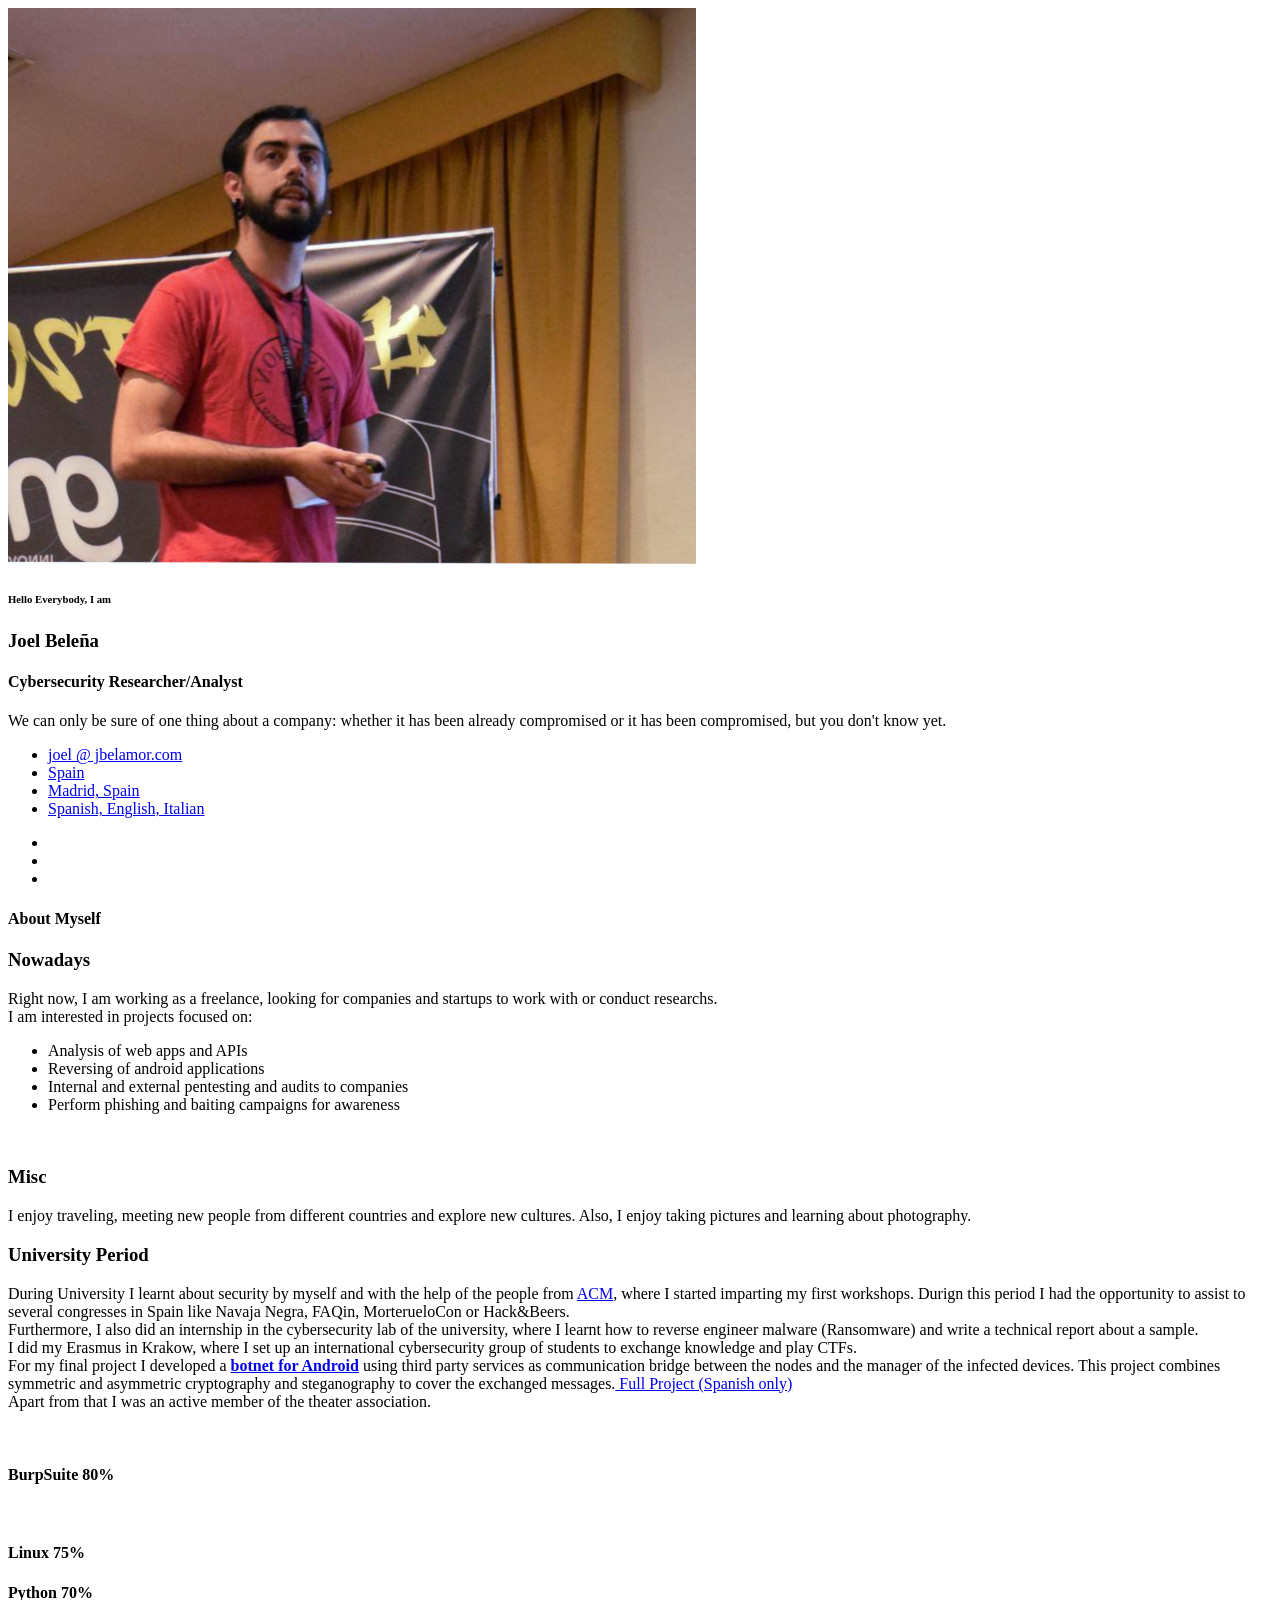
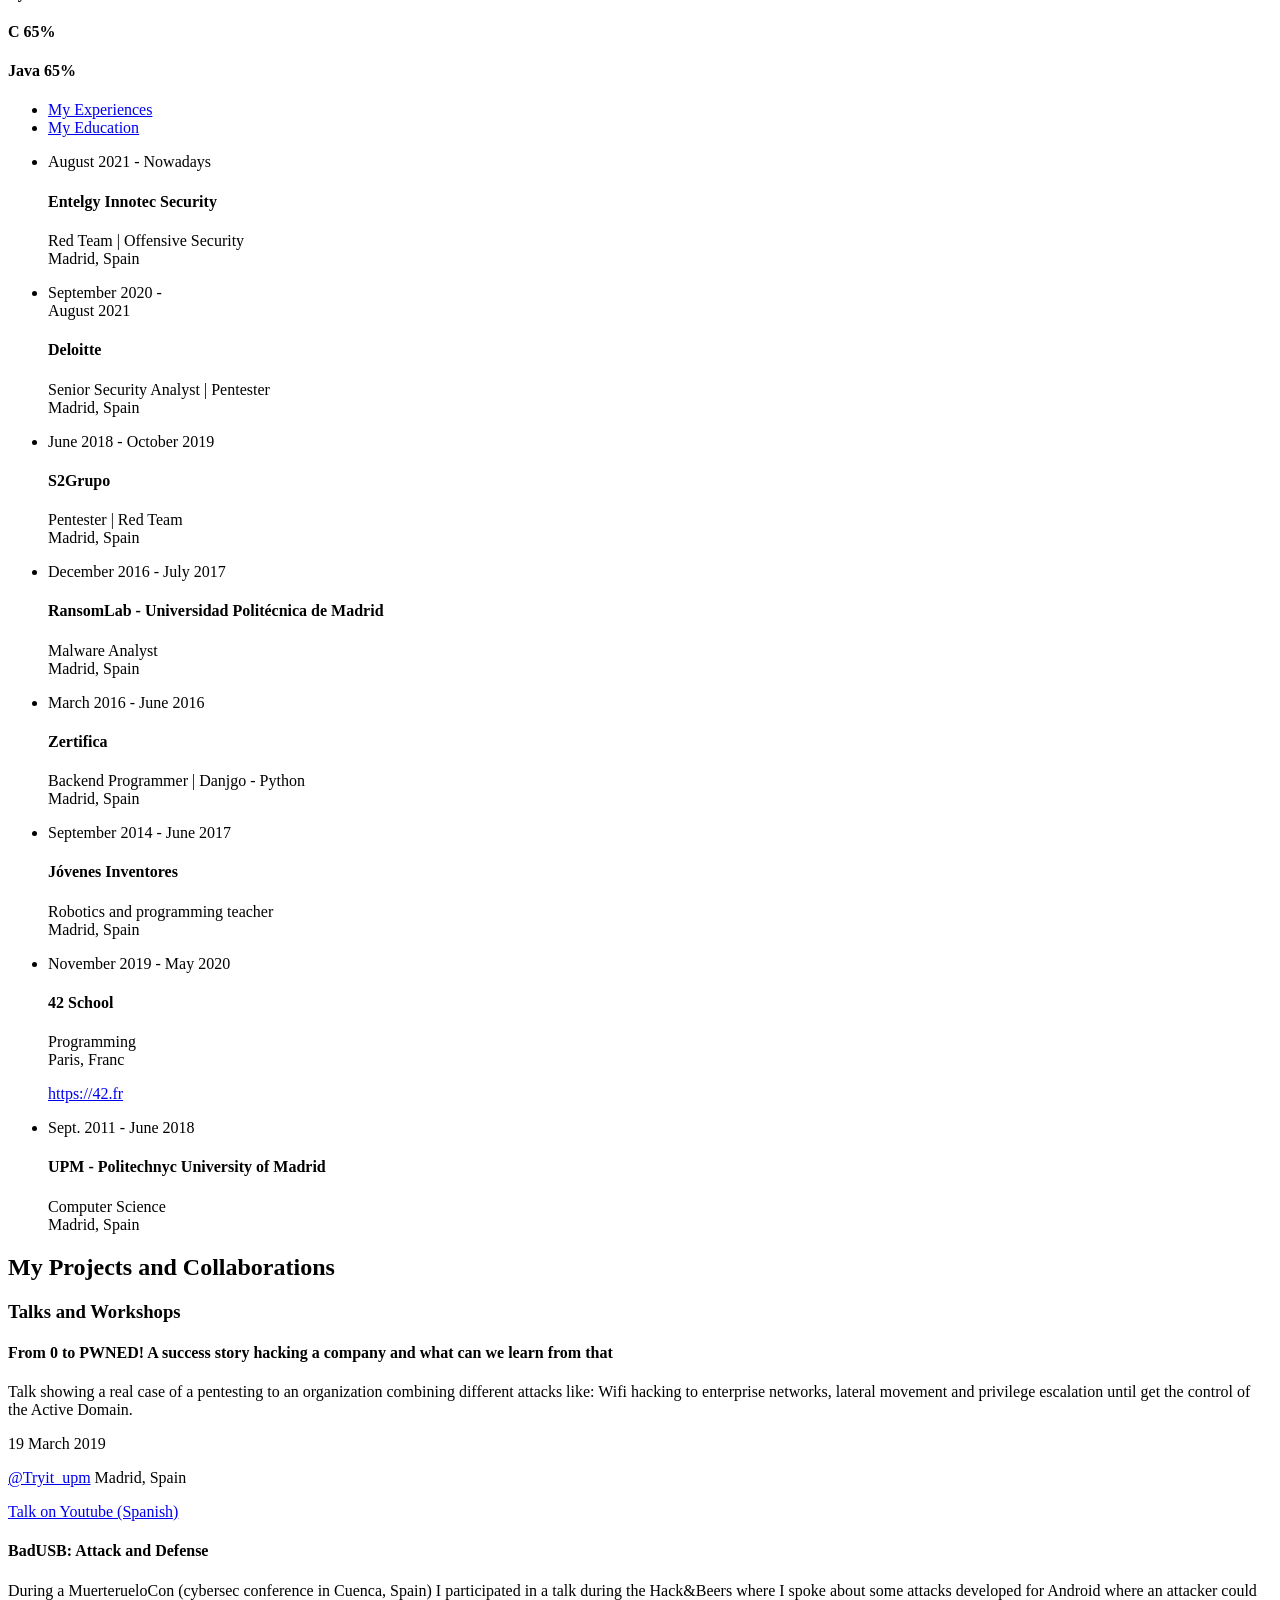
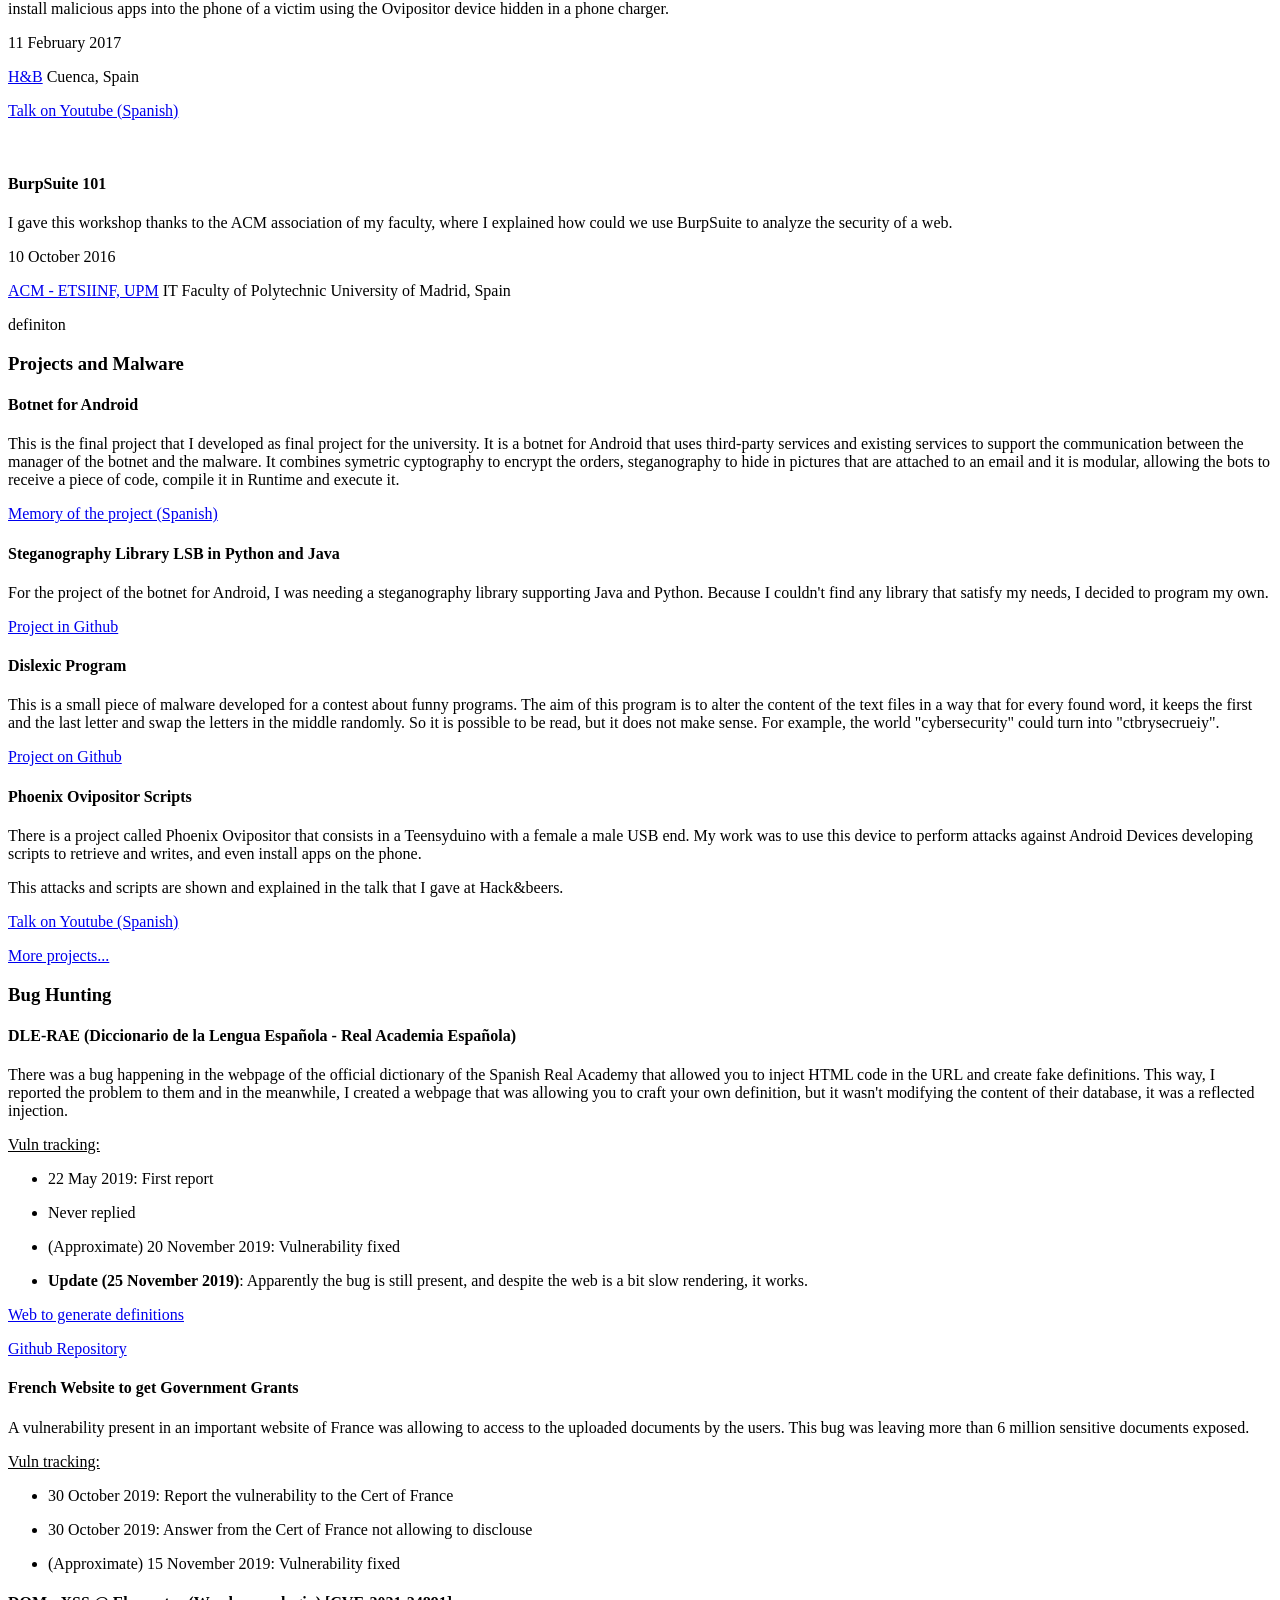
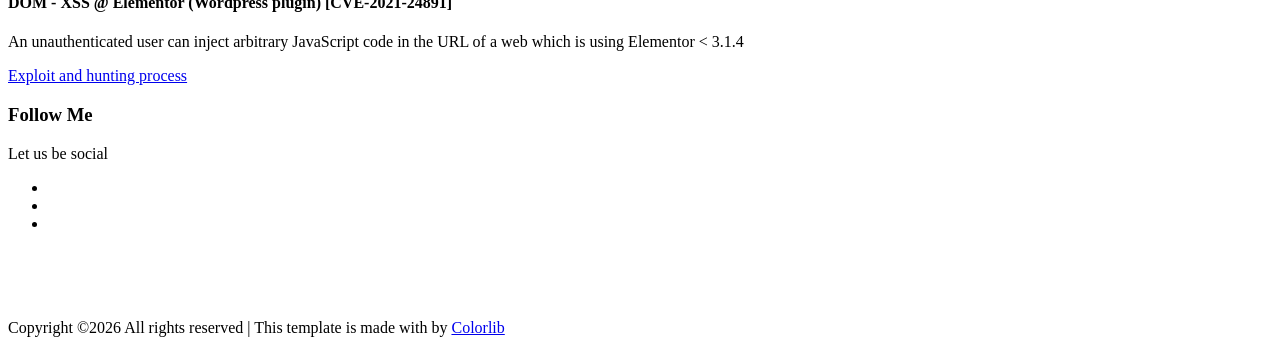
==== commit 3175f61f: "dont know what" ====
--- a/index.html
+++ b/index.html
@@ -284,7 +284,7 @@
 					<h2>My Projects and Collaborations</h2>
 				</div>
 			</div>
-			<div class="container">
+			<div class="container" id="talks">
 				<div class="talk">
 					<h3>Talks and Workshops</h3>
 					<div class="talk section-top-border">
@@ -349,7 +349,7 @@
 								<h4>Dislexic Program</h4>
 								<div class="col-md-12">
 									<p><span class="lnr lnr-file-empty"></span> This is a small piece of malware developed for a contest about funny programs. The aim of this program is to alter the content of the text files in a way that for every found word, it keeps the first and the last letter and swap the letters in the middle randomly. So it is possible to be read, but it does not make sense. For example, the world "cybersecurity" could turn into "ctbrysecrueiy".</p>
-									<p><span class="lnr lnr-link"></span><a href="https://github.com/jbelamor/dislexic-program" target="_blank"> </a>Project on Github</p>
+									<p><span class="lnr lnr-link"></span><a href="https://github.com/jbelamor/dislexic-program" target="_blank"> Project on Github</a></p>
 								</div>
 							</div>
 							<div class="row">
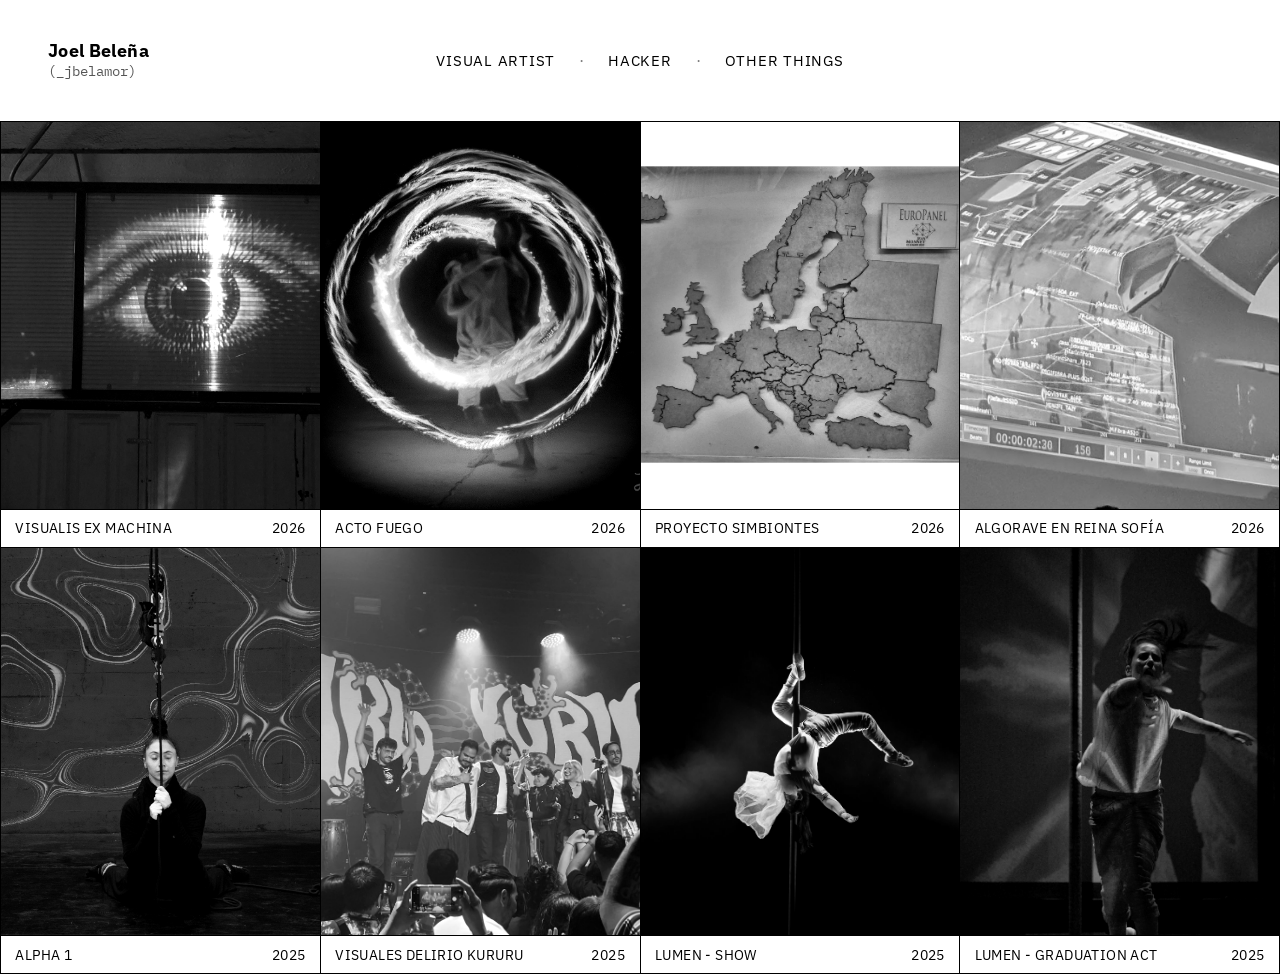
==== commit 330e9a3b: "Replace site with new portfolio Old cybersecurity site preserved in archive/old-cybersecurity-site b" ====
--- a/index.html
+++ b/index.html
@@ -1,459 +1,38 @@
-<!doctype html>
-	<html lang="en">
-	<head>
-		<!-- Required meta tags -->
-		<meta charset="utf-8">
-		<meta name="viewport" content="width=device-width, initial-scale=1, shrink-to-fit=no">
-		<title>Joel Beleña | Cybersecurity</title>
-		<!-- Bootstrap CSS -->
-		<link rel="stylesheet" href="css/bootstrap.css">
-		<link rel="stylesheet" href="vendors/linericon/style.css">
-		<link rel="stylesheet" href="css/font-awesome.min.css">
-		<link rel="stylesheet" href="vendors/owl-carousel/owl.carousel.min.css">
-		<link rel="stylesheet" href="vendors/lightbox/simpleLightbox.css">
-		<link rel="stylesheet" href="vendors/nice-select/css/nice-select.css">
-		<link rel="stylesheet" href="vendors/animate-css/animate.css">
-		<link rel="stylesheet" href="vendors/popup/magnific-popup.css">
-		<link rel="stylesheet" href="vendors/flaticon/flaticon.css">
-		<!-- main css -->
-		<link rel="stylesheet" href="css/style.css">
-		<link rel="stylesheet" href="css/responsive.css">
-
-		<script>
-			window.dataLayer = window.dataLayer || [];
-			function gtag(){dataLayer.push(arguments);}
-			gtag('js', new Date());
-			gtag('config', 'UA-153339465-1');
-		</script>
-
-	</head>
-	<body>
-
-		<!--================Home Banner Area =================-->
-		<section class="home_banner_area">
-			<div class="container box_1620">
-				<div class="banner_inner d-flex align-items-center">
-					<div class="banner_content">
-						<div class="media">
-							<div class="d-flex">
-								<img src="img/personal.jpg" alt="">
-							</div>
-							<div class="media-body">
-								<div class="personal_text">
-									<h6>Hello Everybody, I am</h6>
-									<h3>Joel Beleña</h3>
-									<h4>Cybersecurity Researcher/Analyst</h4>
-									<p>We can only be sure of one thing about a company: whether it has been already compromised or it has been compromised, but you don't know yet.</p>
-									<ul class="list basic_info">
-										<li onclick="et()"><a href="#"><i class="lnr lnr-envelope"></i>joel @ jbelamor.com</a></li>
-										<li><a href="#"><i class="lnr lnr-home"></i>Spain</a></li>
-										<li><a href="#"><i class="lnr lnr-map-marker"></i>Madrid, Spain</a></li>
-										<li><a href="#"><i class="lnr lnr-bubble"></i>Spanish, English, Italian</a></li>
-									</ul>
-									<ul class="list personal_social">
-
-										<li><a href="https://github.com/jbelamor" target=_blank><i class="fa fa-github"></i></a></li>
-										<li><a href="https://twitter.com/Jow_BL" target=_blank><i class="fa fa-twitter"></i></a></li>
-										<li><a href="https://www.linkedin.com/in/jbelamor" target=_blank><i class="fa fa-linkedin"></i></a></li>
-									</ul>
-								</div>
-							</div>
-						</div>
-					</div>
-				</div>
-			</div>
-		</section>
-		<!--================End Home Banner Area =================-->
-
-		<!--================Welcome Area =================-->
-		<section class="welcome_area p_120">
-			<div class="container">
-				<div class="row welcome_inner">
-					<div class="col-lg-6">
-						<div class="welcome_text">
-							<h4>About Myself</h4>
-							<h3>Nowadays</h3>
-							<p>Right now, I am working as a freelance, looking for companies and startups to work with or conduct researchs.<br>I am interested in projects focused on:</p>
-							<ul>
-								<li>Analysis of web apps and APIs</li>
-								<li>Reversing of android applications</li>
-								<li>Internal and external pentesting and audits to companies</li>
-								<li>Perform phishing and baiting campaigns for awareness</li> 
-							</ul>
-							<br>
-							<h3>Misc</h3>
-							<p>I enjoy traveling, meeting new people from different countries and explore new cultures. Also, I enjoy taking pictures and learning about photography.</p>
-						</div>
-					</div>
-					<div class="col-lg-6">
-						<div class="welcome_text">
-							<h3>University Period</h3>
-							<p>During University I learnt about security by myself and with the help of the people from <a href="https://acmupm.es/">ACM</a>, where I started imparting my first workshops. Durign this period I had the opportunity to assist to several congresses in Spain like Navaja Negra, FAQin, MorterueloCon or Hack&ampBeers.<br>Furthermore, I also did an internship in the cybersecurity lab of the university, where I learnt how to reverse engineer malware (Ransomware) and write a technical report about a sample.<br>I did my Erasmus in Krakow, where I set up an international cybersecurity group of students to exchange knowledge and play CTFs.<br>For my final project I developed a <a href="http://oa.upm.es/53242/" target="_blank"><b>botnet for Android</b></a> using third party services as communication bridge between the nodes and the manager of the infected devices. This project combines symmetric and asymmetric cryptography and steganography to cover the exchanged messages.<a href="http://oa.upm.es/53242/" target="_blank"> Full Project (Spanish only)</a><br>Apart from that I was an active member of the theater association.</p>
-						</div>
-					</div>
-				</div>
-				<div class="row welcome_inner">
-					<div class="col-lg-6">
-						<div class="tools_expert">
-							<div class="skill_main">
-								<br>
-								<div class="skill_item">
-									<h4>BurpSuite <span class="counter">80</span>%</h4>
-									<div class="progress_br">
-										<div class="progress">
-											<div class="progress-bar" role="progressbar" aria-valuenow="80" aria-valuemin="0" aria-valuemax="100"></div>
-										</div>
-									</div>
-								</div>
-								<br>
-								<div class="skill_item">
-									<h4>Linux <span class="counter">75</span>%</h4>
-									<div class="progress_br">
-										<div class="progress">
-											<div class="progress-bar" role="progressbar" aria-valuenow="70" aria-valuemin="0" aria-valuemax="100"></div>
-										</div>
-									</div>
-								</div>
-							</div>
-						</div>
-					</div>
-					<div class="col-lg-6">
-						<div class="tools_expert">
-							<div class="skill_main">
-
-								<div class="skill_item">
-									<h4>Python <span class="counter">70</span>%</h4>
-									<div class="progress_br">
-										<div class="progress">
-											<div class="progress-bar" role="progressbar" aria-valuenow="70" aria-valuemin="0" aria-valuemax="100"></div>
-										</div>
-									</div>
-								</div>
-								<div class="skill_item">
-									<h4>C <span class="counter">65</span>%</h4>
-									<div class="progress_br">
-										<div class="progress">
-											<div class="progress-bar" role="progressbar" aria-valuenow="65" aria-valuemin="0" aria-valuemax="100"></div>
-										</div>
-									</div>
-								</div>
-								<div class="skill_item">
-									<h4>Java <span class="counter">65</span>%</h4>
-									<div class="progress_br">
-										<div class="progress">
-											<div class="progress-bar" role="progressbar" aria-valuenow="65" aria-valuemin="0" aria-valuemax="100"></div>
-										</div>
-									</div>
-								</div>
-							</div>
-						</div>
-					</div>
-				</div>
-			</div>
-		</section>
-		<!--================End Welcome Area =================-->
-
-		<!--================My Tabs Area =================-->
-		<section class="mytabs_area p_120">
-			<div class="container">
-				<div class="tabs_inner">
-					<ul class="nav nav-tabs" id="myTab" role="tablist">
-						<li class="nav-item">
-							<a class="nav-link active" id="home-tab" data-toggle="tab" href="#home" role="tab" aria-controls="home" aria-selected="true">My Experiences</a>
-						</li>
-						<li class="nav-item">
-							<a class="nav-link" id="profile-tab" data-toggle="tab" href="#profile" role="tab" aria-controls="profile" aria-selected="false">My Education</a>
-						</li>
-					</ul>
-					<div class="tab-content" id="myTabContent">
-						<div class="tab-pane fade show active" id="home" role="tabpanel" aria-labelledby="home-tab">
-							<ul class="list">
-								<li>
-									<span></span>
-									<div class="media">
-										<div class="d-flex">
-											<p>August 2021 - Nowadays</p>
-										</div>
-										<div class="media-body">
-											<h4>Entelgy Innotec Security</h4>
-											<p>Red Team | Offensive Security<br>Madrid, Spain</p>
-										</div>
-									</div>
-								</li>
-								<li>
-									<span></span>
-									<div class="media">
-										<div class="d-flex">
-											<p>September 2020 -<br> August 2021</p>
-										</div>
-										<div class="media-body">
-											<h4>Deloitte</h4>
-											<p>Senior Security Analyst | Pentester <br>Madrid, Spain</p>
-										</div>
-									</div>
-								</li>
-								<li>
-									<span></span>
-									<div class="media">
-										<div class="d-flex">
-											<p>June 2018 - October 2019</p>
-										</div>
-										<div class="media-body">
-											<h4>S2Grupo</h4>
-											<p>Pentester | Red Team <br>Madrid, Spain</p>
-										</div>
-									</div>
-								</li>
-								<li>
-									<span></span>
-									<div class="media">
-										<div class="d-flex">
-											<p>December 2016 - July 2017</p>
-										</div>
-										<div class="media-body">
-											<h4>RansomLab - Universidad Politécnica de Madrid</h4>
-											<p>Malware Analyst <br>Madrid, Spain</p>
-										</div>
-									</div>
-								</li>
-								<li>
-									<span></span>
-									<div class="media">
-										<div class="d-flex">
-											<p>March 2016 - June 2016</p>
-										</div>
-										<div class="media-body">
-											<h4>Zertifica</h4>
-											<p>Backend Programmer | Danjgo - Python <br>Madrid, Spain</p>
-										</div>
-									</div>
-								</li>
-								<li>
-									<span></span>
-									<div class="media">
-										<div class="d-flex">
-											<p>September 2014 - June 2017</p>
-										</div>
-										<div class="media-body">
-											<h4>Jóvenes Inventores</h4>
-											<p>Robotics and programming teacher <br>Madrid, Spain</p>
-										</div>
-									</div>
-								</li>
-							</ul>
-						</div>
-						<div class="tab-pane fade" id="profile" role="tabpanel" aria-labelledby="profile-tab">
-							<ul class="list">
-								<li>
-									<span></span>
-									<div class="media">
-										<div class="d-flex">
-											<p>November 2019 - May 2020</p>
-										</div>
-										<div class="media-body">
-											<h4>42 School</h4>
-											<p>Programming <br>Paris, Franc</p>
-											<p><a href="https://www.42.fr/">https://42.fr</a></p>
-										</div>
-									</div>
-								</li>
-								<li>
-									<span></span>
-									<div class="media">
-										<div class="d-flex">
-											<p>Sept. 2011 - June 2018</p>
-										</div>
-										<div class="media-body">
-											<h4>UPM - Politechnyc University of Madrid</h4>
-											<p>Computer Science <br>Madrid, Spain</p>
-										</div>
-									</div>
-								</li>
-							</ul>
-						</div>
-					</div>
-				</div>
-			</div>
-		</section>
-		<!--================End My Tabs Area =================-->   
-
-		<!--================Home Gallery Area =================-->
-		<section class="home_gallery_area p_120">
-			<div class="container">
-				<div class="main_title">
-					<h2>My Projects and Collaborations</h2>
-				</div>
-			</div>
-			<div class="container" id="talks">
-				<div class="talk">
-					<h3>Talks and Workshops</h3>
-					<div class="talk section-top-border">
-						<div class="row">
-							<h4>From 0 to PWNED! A success story hacking a company and what can we learn from that</h4>
-							<div class="col-md-12">
-								<p><span class="lnr lnr-bubble"></span> Talk showing a real case of a pentesting to an organization combining different attacks like: Wifi hacking to enterprise networks, lateral movement and privilege escalation until get the control of the Active Domain.</p>
-								<p><span class="lnr lnr-calendar-full"></span> 19 March 2019</p>
-								<p><span class="lnr lnr-map-marker"></span><a href="https://twitter.com/tryit_upm/" target="_blank"> @Tryit_upm</a> Madrid, Spain </p>
-								<p><span class="lnr lnr-link"></span><a href="https://www.youtube.com/watch?v=6_1TndkhpNc" target="_blank"> Talk on Youtube (Spanish)</a></p>
-							</div>
-						</div>
-						<div class="row">
-							<h4>BadUSB: Attack and Defense</h4>
-							<div class="col-md-12">
-								<p><span class="lnr lnr-bubble"></span> During a MuerterueloCon (cybersec conference in Cuenca, Spain) I participated in a talk during the Hack&amp;Beers where I spoke about some attacks developed for Android where an attacker could install malicious apps into the phone of a victim using the Ovipositor device hidden in a phone charger.</p>
-								<p><span class="lnr lnr-calendar-full"></span> 11 February 2017</p>
-								<p><span class="lnr lnr-map-marker"></span><a href="https://hackandbeers.es/" target="_blank">H&amp;B</a> Cuenca, Spain </p>
-								<p><span class="lnr lnr-link"></span><a href="https://www.youtube.com/watch?v=RK53Vv_YCKs" target="_blank"> Talk on Youtube (Spanish)</a></p>
-								<div class="col-md-4">
-									<a href="img/hnbbadusb.jpg" target="_blank" class="img-gal"><div class="single-gallery-image" style="background: url(img/hnbbadusb.jpg);"></div></a>
-								</div>
-							</div>
-						</div>
-						<br>
-						<div class="row">
-							<h4>BurpSuite 101</h4>
-							<div class="col-md-12">
-								<p><span class="lnr lnr-bubble"></span> I gave this workshop thanks to the ACM association of my faculty, where I explained how could we use BurpSuite to analyze the security of a web.</p>
-								<p><span class="lnr lnr-calendar-full"></span> 10 October 2016</p>
-								<p><span class="lnr lnr-map-marker"></span><a href="https://acmupm.es/" target="_blank">ACM - ETSIINF, UPM</a> IT Faculty of Polytechnic University of Madrid, Spain</p>
-								<div class="row">
-									<div class="col-md-4">
-										<a href="img/burpsuite101_workshop_1.jpg" target="_blank" class="img-gal"><div class="single-gallery-image" style="background: url(img/burpsuite101_workshop_1.jpg);"></div></a>
-									</div>definiton
-									<div class="col-md-4">
-										<a href="img/burpsuite101_workshop_2.jpg" target="_blank" class="img-gal"><div class="single-gallery-image" style="background: url(img/burpsuite101_workshop_2.jpg);"></div></a>
-									</div>
-								</div>
-							</div>
-						</div>
-					</div>
-
-					<div class="project">
-						<h3>Projects and Malware</h3>
-						<div class="projects section-top-border">
-							<div class="row">
-								<h4>Botnet for Android</h4>
-								<div class="col-md-12">
-									<p><span class="lnr lnr-file-empty"></span> This is the final project that I developed as final project for the university. It is a botnet for Android that uses third-party services and existing services to support the communication between the manager of the botnet and the malware. It combines symetric cyptography to encrypt the orders, steganography to hide in pictures that are attached to an email and it is modular, allowing the bots to receive a piece of code, compile it in Runtime and execute it.</p>
-									<p><span class="lnr lnr-link"></span><a href="http://oa.upm.es/53242/" target="_blank"> Memory of the project (Spanish)</a></p>
-								</div>
-							</div>
-							<div class="row">
-								<h4>Steganography Library LSB in Python and Java</h4>
-								<div class="col-md-12">
-									<p><span class="lnr lnr-file-empty"></span> For the project of the botnet for Android, I was needing a steganography library supporting Java and Python. Because I couldn't find any library that satisfy my needs, I decided to program my own.</p>
-									<p><span class="lnr lnr-link"></span><a href="https://github.com/jbelamor/LSB-Steganography" target="_blank"> Project in Github</a></p>
-								</div>
-							</div>
-							<div class="row">
-								<h4>Dislexic Program</h4>
-								<div class="col-md-12">
-									<p><span class="lnr lnr-file-empty"></span> This is a small piece of malware developed for a contest about funny programs. The aim of this program is to alter the content of the text files in a way that for every found word, it keeps the first and the last letter and swap the letters in the middle randomly. So it is possible to be read, but it does not make sense. For example, the world "cybersecurity" could turn into "ctbrysecrueiy".</p>
-									<p><span class="lnr lnr-link"></span><a href="https://github.com/jbelamor/dislexic-program" target="_blank"> Project on Github</a></p>
-								</div>
-							</div>
-							<div class="row">
-								<h4>Phoenix Ovipositor Scripts</h4>
-								<div class="col-md-12">
-									<p><span class="lnr lnr-bubble"></span> There is a project called Phoenix Ovipositor that consists in a Teensyduino with a female a male USB end. My work was to use this device to perform attacks against Android Devices developing scripts to retrieve and writes, and even install apps on the phone.</p>
-									<p>This attacks and scripts are shown and explained in the talk that I gave at Hack&amp;beers.</p>
-									<p><span class="lnr lnr-link"></span><a href="https://www.youtube.com/watch?v=RK53Vv_YCKs" target="_blank"> Talk on Youtube (Spanish)</a></p>
-								</div>
-							</div>
-							<div class="row">
-								<a href="https://github.com/jbelamor" target="_blank">More projects...</a>
-							</div>
-						</div>
-					</div>
-					<div class="bounty">
-						<h3>Bug Hunting</h3>	
-						<div class="bugs section-top-border">
-							<div class="row">
-								<h4>DLE-RAE (Diccionario de la Lengua Española - Real Academia Española)</h4>
-								<div class="col-md-12">
-									<p><span class="lnr lnr-bug"></span> There was a bug happening in the webpage of the official dictionary of the Spanish Real Academy that allowed you to inject HTML code in the URL and create fake definitions. This way, I reported the problem to them and in the meanwhile, I created a webpage that was allowing you to craft your own definition, but it wasn't modifying the content of their database, it was a reflected injection.</p>
-									<p><u>Vuln tracking:</u></p>
-									<ul>
-										<li><p>22 May 2019: First report</p></li>
-										<li><p>Never replied</p></li>
-										<li><p>(Approximate) 20 November 2019: Vulnerability fixed</p></li>
-										<li><p><b>Update (25 November 2019)</b>: Apparently the bug is still present, and despite the web is a bit slow rendering, it works.</p></li>
-									</ul>
-									<p><span class="lnr lnr-link"></span><a href="http://jbelamor.com/dlerae" target="_blank"> Web to generate definitions</a></p>
-									<p><i class="fa fa-github"></i><a href="https://github.com/jbelamor/dlerae" target="_blank"> Github Repository</a></p>
-								</div>
-							</div>
-							<div class="row">
-								<h4>French Website to get Government Grants</h4>
-								<div class="col-md-12">
-									<p><span class="lnr lnr-bug"></span> A vulnerability present in an important website of France was allowing to access to the uploaded documents by the users. This bug was leaving more than 6 million sensitive documents exposed.</p>
-									<p><u>Vuln tracking:</u></p>
-									<ul>
-										<li><p>30 October 2019: Report the vulnerability to the Cert of France</p></li>
-										<li><p>30 October 2019: Answer from the Cert of France not allowing to disclouse</p></li>
-										<li><p>(Approximate) 15 November 2019: Vulnerability fixed</p></li>
-									</ul>
-								</div>
-							</div>
-						</div>
-						<div class="row">
-								<h4>DOM - XSS @ Elementor (Wordpress plugin) [CVE-2021-24891]</h4>
-								<div class="col-md-12">
-									<p><span class="lnr lnr-bug"></span> An unauthenticated user can inject arbitrary JavaScript code in the URL of a web which is using Elementor < 3.1.4</p>
-									<a href="https://www.jbelamor.com/xss-elementor-lightox.html" target="_blank"> Exploit and hunting process</a>
-								</div>
-							</div>
-						</div>
-					</div>
-				</div>	
-			</div>
-		</section>
-		<!--================End Home Gallery Area =================-->
-
-		<!--================Footer Area =================-->
-		<footer class="footer_area p_120">
-			<div class="container">
-				<div class="row footer_inner">
-					<div class="col-lg-6">
-						<aside class="f_widget social_widget">
-							<div class="f_title">
-								<h3>Follow Me</h3>
-							</div>
-							<p>Let us be social</p>
-							<ul class="list">
-								<li><a href="https://github.com/jbelamor" target="_blank"><i class="fa fa-github"></i></a></li>
-								<li><a href="https://twitter.com/Jow_BL" target="_blank"><i class="fa fa-twitter"></i></a></li>
-								<li><a href="https://www.linkedin.com/in/jbelamor" target="_blank"><i class="fa fa-linkedin"></i></a></li>
-							</ul>
-						</aside>
-						<br><br><br>
-						<p>Copyright &copy;<script>document.write(new Date().getFullYear());</script> All rights reserved | This template is made with <i class="fa fa-heart-o" aria-hidden="true"></i> by <a href="https://colorlib.com" target="_blank">Colorlib</a></p>
-					</div>
-				</div>
-			</footer>
-			<!--================End Footer Area =================-->
-
-			<!-- Optional JavaScript -->
-			<!-- jQuery first, then Popper.js, then Bootstrap JS -->
-			<script src="js/jquery-3.3.1.min.js"></script>
-			<script src="js/popper.js"></script>
-			<script src="js/bootstrap.min.js"></script>
-			<script src="js/stellar.js"></script>
-			<script src="vendors/lightbox/simpleLightbox.min.js"></script>
-			<script src="vendors/nice-select/js/jquery.nice-select.min.js"></script>
-			<script src="vendors/isotope/imagesloaded.pkgd.min.js"></script>
-			<script src="vendors/isotope/isotope.pkgd.min.js"></script>
-			<script src="vendors/owl-carousel/owl.carousel.min.js"></script>
-			<script src="vendors/popup/jquery.magnific-popup.min.js"></script>
-			<script src="js/jquery.ajaxchimp.min.js"></script>
-			<script src="vendors/counter-up/jquery.waypoints.min.js"></script>
-			<script src="vendors/counter-up/jquery.counterup.min.js"></script>
-			<script src="js/mail-script.js"></script>
-			<script src="js/theme.js"></script>
-			<script>
-				function et(){
-					window.open(atob('bWFpb' + 'HRvOmp' + 'vZWxAam' + 'JlbGFtb3IuY29t'));
-				}
-			</script>
-		</body>
-		</html>
+<!DOCTYPE html>
+<html lang="es">
+<head>
+<meta charset="UTF-8">
+<meta name="viewport" content="width=device-width, initial-scale=1.0">
+<title>Joel Beleña — jbelamor</title>
+<link rel="preconnect" href="https://fonts.googleapis.com">
+<link rel="preconnect" href="https://fonts.gstatic.com" crossorigin>
+<link href="https://fonts.googleapis.com/css2?family=IBM+Plex+Mono:wght@400;500;600&family=IBM+Plex+Sans:wght@400;500;600;700&display=swap" rel="stylesheet">
+<link rel="stylesheet" href="css/styles.css">
+</head>
+<body>
+
+<header class="site-header">
+  <div class="identity">
+    <span class="name">Joel Beleña</span>
+    <span class="handle"><a href="https://instagram.com/_jbelamor" target="_blank" rel="noopener noreferrer">(_jbelamor)</a></div>
+  </div>
+
+  <nav class="categories" id="categories">
+    <button class="category" data-category="visual-artist">Visual artist</button>
+    <span class="dot">·</span>
+    <button class="category" data-category="hacker">Hacker</button>
+    <span class="dot">·</span>
+    <button class="category" data-category="other">Other things</button>
+  </nav>
+
+  <button class="clear-filter" id="clearFilter" aria-label="Quitar filtro" hidden>&times;</button>
+</header>
+
+<main class="grid" id="grid">
+  <p class="loading">Cargando…</p>
+</main>
+
+<script src="js/content.js"></script>
+<script src="js/home.js"></script>
+</body>
+</html>
--- a/css/styles.css
+++ b/css/styles.css
@@ -0,0 +1,446 @@
+:root {
+  --bg: #ffffff;
+  --fg: #000000;
+  --muted: #555555;
+  --font-body: 'IBM Plex Sans', system-ui, -apple-system, 'Segoe UI', Roboto, sans-serif;
+  --font-mono: 'IBM Plex Mono', 'Courier New', monospace;
+}
+
+* { box-sizing: border-box; margin: 0; padding: 0; }
+
+body {
+  background: var(--bg);
+  color: var(--fg);
+  font-family: var(--font-body);
+}
+
+/* ---------- Header ---------- */
+
+.site-header {
+  display: grid;
+  grid-template-columns: 1fr auto 1fr;
+  align-items: center;
+  padding: 2.5rem 3rem;
+}
+
+.site-header.detail {
+  display: flex;
+  justify-content: space-between;
+  position: sticky;
+  top: 0;
+  z-index: 10;
+  background: var(--bg);
+  border-bottom: 1px solid var(--fg);
+}
+
+.back-link {
+  color: var(--fg);
+  text-decoration: none;
+  font-size: 0.9rem;
+  text-transform: uppercase;
+  letter-spacing: 0.05em;
+}
+
+.back-link:hover {
+  text-decoration: underline;
+}
+
+.identity {
+  display: flex;
+  flex-direction: column;
+  line-height: 1.3;
+}
+
+.identity .name {
+  font-weight: 700;
+  font-size: 1.1rem;
+  letter-spacing: 0.02em;
+}
+
+.identity .handle {
+  font-family: var(--font-mono);
+  font-size: 0.85rem;
+  color: var(--muted);
+}
+
+.categories {
+  display: flex;
+  align-items: center;
+  gap: 0.6rem;
+  justify-self: center;
+}
+
+.category {
+  appearance: none;
+  -webkit-appearance: none;
+  background-color: var(--bg);
+  border: none;
+  color: var(--fg);
+  font-family: inherit;
+  font-size: 0.95rem;
+  text-transform: uppercase;
+  letter-spacing: 0.05em;
+  padding: 0.35rem 0.9rem;
+  cursor: pointer;
+  transition: background-color 0.15s ease, color 0.15s ease;
+}
+
+.category:hover,
+.category.active {
+  background-color: var(--fg);
+  color: var(--bg);
+}
+
+.dot {
+  opacity: 0.5;
+}
+
+.clear-filter {
+  appearance: none;
+  -webkit-appearance: none;
+  justify-self: end;
+  background: none;
+  border: none;
+  color: var(--fg);
+  font-size: 1.5rem;
+  line-height: 1;
+  cursor: pointer;
+}
+
+.clear-filter[hidden] {
+  display: none;
+}
+
+.handle a {
+  color: var(--muted);
+  text-decoration: none;
+  font-family: var(--font-mono);
+  font-size: 0.85rem;
+}
+.handle a:hover {
+  text-decoration: underline;
+  text-decoration-color: var(--fg);
+}
+
+.handle a:visited {
+  text-decoration: underline;
+  text-decoration-color: var(--fg);
+  color: var(--fg);
+}
+
+/* ---------- Grid ---------- */
+
+.grid {
+  display: grid;
+  grid-template-columns: repeat(var(--cols, 3), 1fr);
+  border-top: 1px solid var(--fg);
+  border-left: 1px solid var(--fg);
+}
+
+.project-card {
+  display: block;
+  color: inherit;
+  text-decoration: none;
+}
+
+.project-card.is-hidden {
+  display: none;
+}
+
+.loading,
+.load-error {
+  padding: 3rem;
+  font-size: 0.9rem;
+}
+
+.polaroid {
+  display: flex;
+  flex-direction: column;
+  aspect-ratio: 3 / 4;
+  border-right: 1px solid var(--fg);
+  border-bottom: 1px solid var(--fg);
+}
+
+.polaroid-photo {
+  flex: 1;
+  overflow: hidden;
+}
+
+.polaroid-photo img {
+  display: block;
+  width: 100%;
+  height: 100%;
+  object-fit: cover;
+  filter: grayscale(100%) contrast(1.05);
+  transition: filter 0.3s ease;
+}
+
+.project-card:hover .polaroid-photo img {
+  filter: contrast(1.05);
+}
+
+.project-meta {
+  display: flex;
+  justify-content: space-between;
+  align-items: center;
+  padding: 0.6rem 0.9rem;
+  border-top: 1px solid var(--fg);
+  font-size: 0.85rem;
+  text-transform: uppercase;
+  letter-spacing: 0.03em;
+}
+
+/* ---------- Project detail ---------- */
+
+.detail-cover img {
+  display: block;
+  width: 100%;
+  max-height: 70vh;
+  object-fit: cover;
+  filter: grayscale(100%) contrast(1.05);
+}
+
+.detail-body {
+  max-width: 720px;
+  margin: 0 auto;
+  padding: 3rem 1.5rem 3rem;
+}
+
+.detail-body a {
+  font: inherit;
+  color: inherit;
+  text-decoration: underline;
+  text-decoration-color: var(--muted);
+  text-underline-offset: 2px;
+  transition: text-decoration-color 0.15s ease;
+}
+
+.detail-body a:hover {
+  text-decoration-color: currentColor;
+}
+
+.detail-body a:visited {
+  color: inherit;
+}
+
+.detail-heading {
+  display: flex;
+  justify-content: space-between;
+  align-items: baseline;
+  border-bottom: 1px solid var(--fg);
+  padding-bottom: 1rem;
+  margin-bottom: 2.5rem;
+}
+
+.detail-heading h1 {
+  font-size: 1.8rem;
+  font-weight: 700;
+  letter-spacing: 0.01em;
+}
+
+.detail-year {
+  font-size: 0.95rem;
+  color: var(--muted);
+}
+
+.detail-section {
+  margin-bottom: 2.5rem;
+}
+
+.detail-section h2 {
+  font-size: 0.85rem;
+  text-transform: uppercase;
+  letter-spacing: 0.08em;
+  margin-bottom: 1rem;
+  color: var(--muted);
+}
+
+.prose p {
+  line-height: 1.6;
+  margin-bottom: 1rem;
+}
+
+.prose p:last-child {
+  margin-bottom: 0;
+}
+
+.feature-list {
+  list-style: none;
+}
+
+.feature-list li {
+  line-height: 1.6;
+  padding-left: 1.2rem;
+  position: relative;
+}
+
+.feature-list li::before {
+  content: '—';
+  position: absolute;
+  left: 0;
+}
+
+.specs {
+  display: grid;
+  grid-template-columns: minmax(0, 1fr) minmax(0, 1fr);
+  gap: 0.5rem 1.5rem;
+}
+
+.specs dt {
+  font-weight: 700;
+}
+
+.specs dd {
+  color: var(--muted);
+  overflow-wrap: break-word;
+}
+
+.detail-gallery-heading {
+  font-size: 0.85rem;
+  text-transform: uppercase;
+  letter-spacing: 0.08em;
+  color: var(--muted);
+}
+
+.gallery-grid {
+  display: grid;
+  grid-template-columns: repeat(auto-fill, minmax(160px, 1fr));
+  border-top: 1px solid var(--fg);
+  border-left: 1px solid var(--fg);
+}
+
+.gallery-item {
+  position: relative;
+  aspect-ratio: 1 / 1;
+  cursor: pointer;
+  overflow: hidden;
+  border-right: 1px solid var(--fg);
+  border-bottom: 1px solid var(--fg);
+}
+
+.video-icon {
+  position: absolute;
+  bottom: 8px;
+  left: 8px;
+  width: 28px;
+  height: 28px;
+  display: flex;
+  align-items: center;
+  justify-content: center;
+  background: rgba(0, 0, 0, 0.55);
+  border-radius: 50%;
+  pointer-events: none;
+  z-index: 1;
+}
+
+.video-icon svg {
+  width: 14px;
+  height: 14px;
+  fill: #ffffff;
+}
+
+.gallery-item img,
+.gallery-item video {
+  display: block;
+  width: 100%;
+  height: 100%;
+  object-fit: cover;
+  transition: transform 0.3s ease;
+}
+
+.gallery-item:hover img,
+.gallery-item:hover video {
+  transform: scale(1.04);
+}
+
+/* ---------- Lightbox ---------- */
+
+.lightbox {
+  display: none;
+  position: fixed;
+  inset: 0;
+  background: rgba(0, 0, 0, 0.94);
+  z-index: 1000;
+  align-items: center;
+  justify-content: center;
+  padding: 4rem 5rem;
+}
+
+.lightbox.is-open {
+  display: flex;
+}
+
+.lightbox-content {
+  max-width: 100%;
+  max-height: 100%;
+}
+
+.lightbox-content img,
+.lightbox-content video {
+  display: block;
+  max-width: 100%;
+  max-height: calc(100vh - 8rem);
+  object-fit: contain;
+}
+
+.lightbox-close,
+.lightbox-nav {
+  appearance: none;
+  -webkit-appearance: none;
+  background: none;
+  border: none;
+  color: #fff;
+  cursor: pointer;
+}
+
+.lightbox-close {
+  position: absolute;
+  top: 1.5rem;
+  right: 2rem;
+  font-size: 2rem;
+  line-height: 1;
+}
+
+.lightbox-nav {
+  position: absolute;
+  top: 50%;
+  transform: translateY(-50%);
+  font-size: 2.5rem;
+  padding: 1rem;
+}
+
+.lightbox-prev { left: 1rem; }
+.lightbox-next { right: 1rem; }
+
+.lightbox-nav[hidden],
+.lightbox-close[hidden] {
+  display: none;
+}
+
+/* ---------- Responsive ---------- */
+
+@media (max-width: 600px) {
+  .grid {
+    grid-template-columns: 1fr;
+  }
+
+  .site-header {
+    grid-template-columns: 1fr;
+    text-align: center;
+    gap: 1rem;
+    padding: 2rem 1.5rem;
+  }
+
+  .site-header.detail {
+    flex-direction: column;
+  }
+
+  .categories {
+    flex-wrap: wrap;
+    justify-content: center;
+  }
+
+  .clear-filter {
+    justify-self: center;
+  }
+}
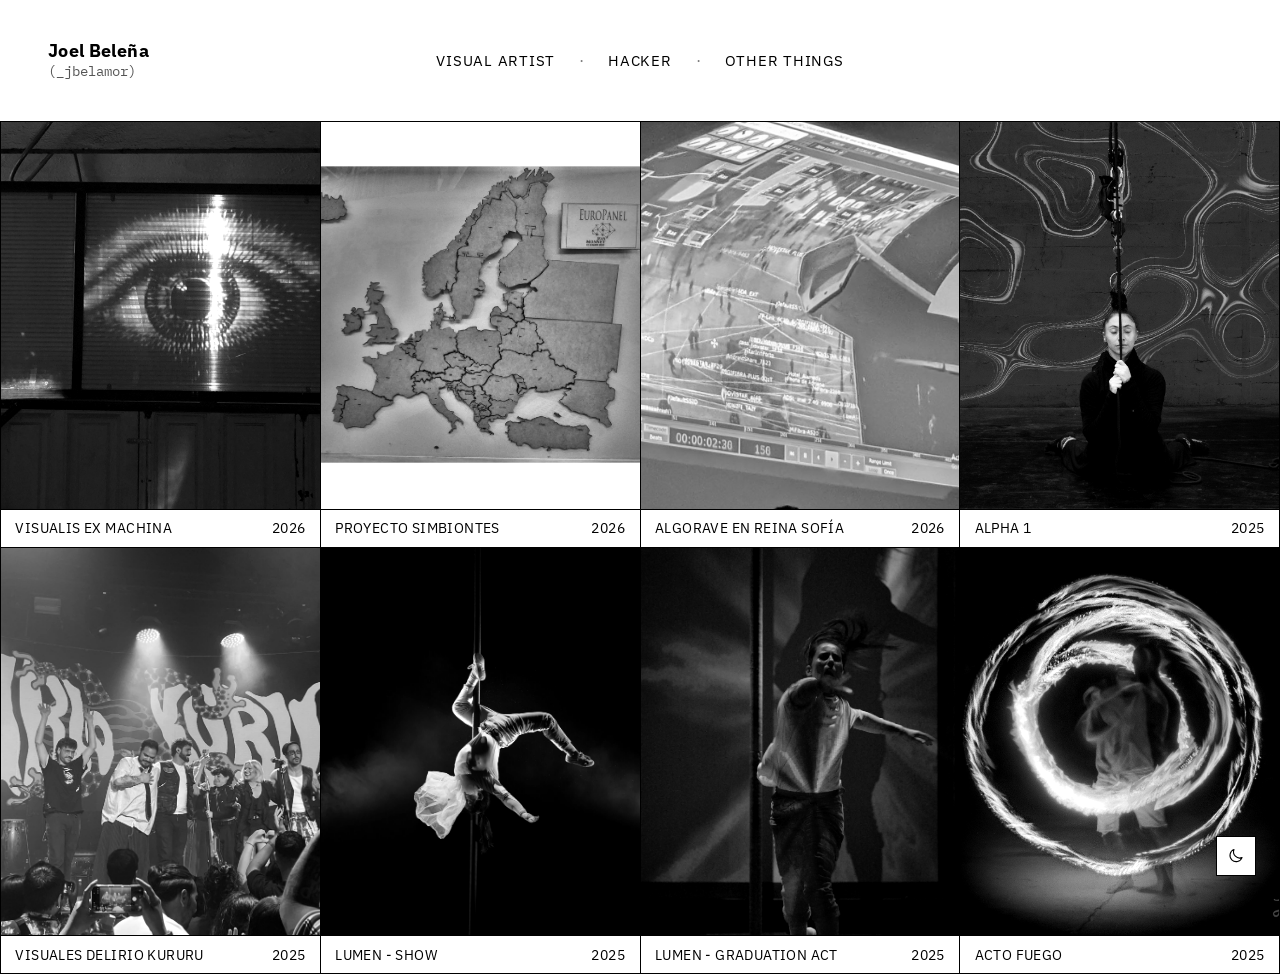
==== commit 712d4f86: "Add day/night theme toggle Co-Authored-By: Claude Opus 5.5 <noreply@anthropic.com>" ====
--- a/index.html
+++ b/index.html
@@ -8,6 +8,7 @@
 <link rel="preconnect" href="https://fonts.gstatic.com" crossorigin>
 <link href="https://fonts.googleapis.com/css2?family=IBM+Plex+Mono:wght@400;500;600&family=IBM+Plex+Sans:wght@400;500;600;700&display=swap" rel="stylesheet">
 <link rel="stylesheet" href="css/styles.css">
+<script src="js/theme.js"></script>
 </head>
 <body>
 
--- a/css/styles.css
+++ b/css/styles.css
@@ -4,6 +4,14 @@
   --muted: #555555;
   --font-body: 'IBM Plex Sans', system-ui, -apple-system, 'Segoe UI', Roboto, sans-serif;
   --font-mono: 'IBM Plex Mono', 'Courier New', monospace;
+  color-scheme: light;
+}
+
+:root[data-theme="dark"] {
+  --bg: #000000;
+  --fg: #ffffff;
+  --muted: #aaaaaa;
+  color-scheme: dark;
 }
 
 * { box-sizing: border-box; margin: 0; padding: 0; }
@@ -12,6 +20,44 @@
   background: var(--bg);
   color: var(--fg);
   font-family: var(--font-body);
+  transition: background-color 0.2s ease, color 0.2s ease;
+}
+
+/* ---------- Theme toggle ---------- */
+
+.theme-toggle {
+  appearance: none;
+  -webkit-appearance: none;
+  position: fixed;
+  right: 1.5rem;
+  bottom: 1.5rem;
+  z-index: 20;
+  width: 2.5rem;
+  height: 2.5rem;
+  display: flex;
+  align-items: center;
+  justify-content: center;
+  background: var(--bg);
+  color: var(--fg);
+  border: 1px solid var(--fg);
+  padding: 0;
+  cursor: pointer;
+  transition: background-color 0.15s ease, color 0.15s ease;
+}
+
+.theme-toggle svg {
+  width: 1.1rem;
+  height: 1.1rem;
+  fill: none;
+  stroke: currentColor;
+  stroke-width: 1.5;
+  stroke-linecap: round;
+  stroke-linejoin: round;
+}
+
+.theme-toggle:hover {
+  background: var(--fg);
+  color: var(--bg);
 }
 
 /* ---------- Header ---------- */
